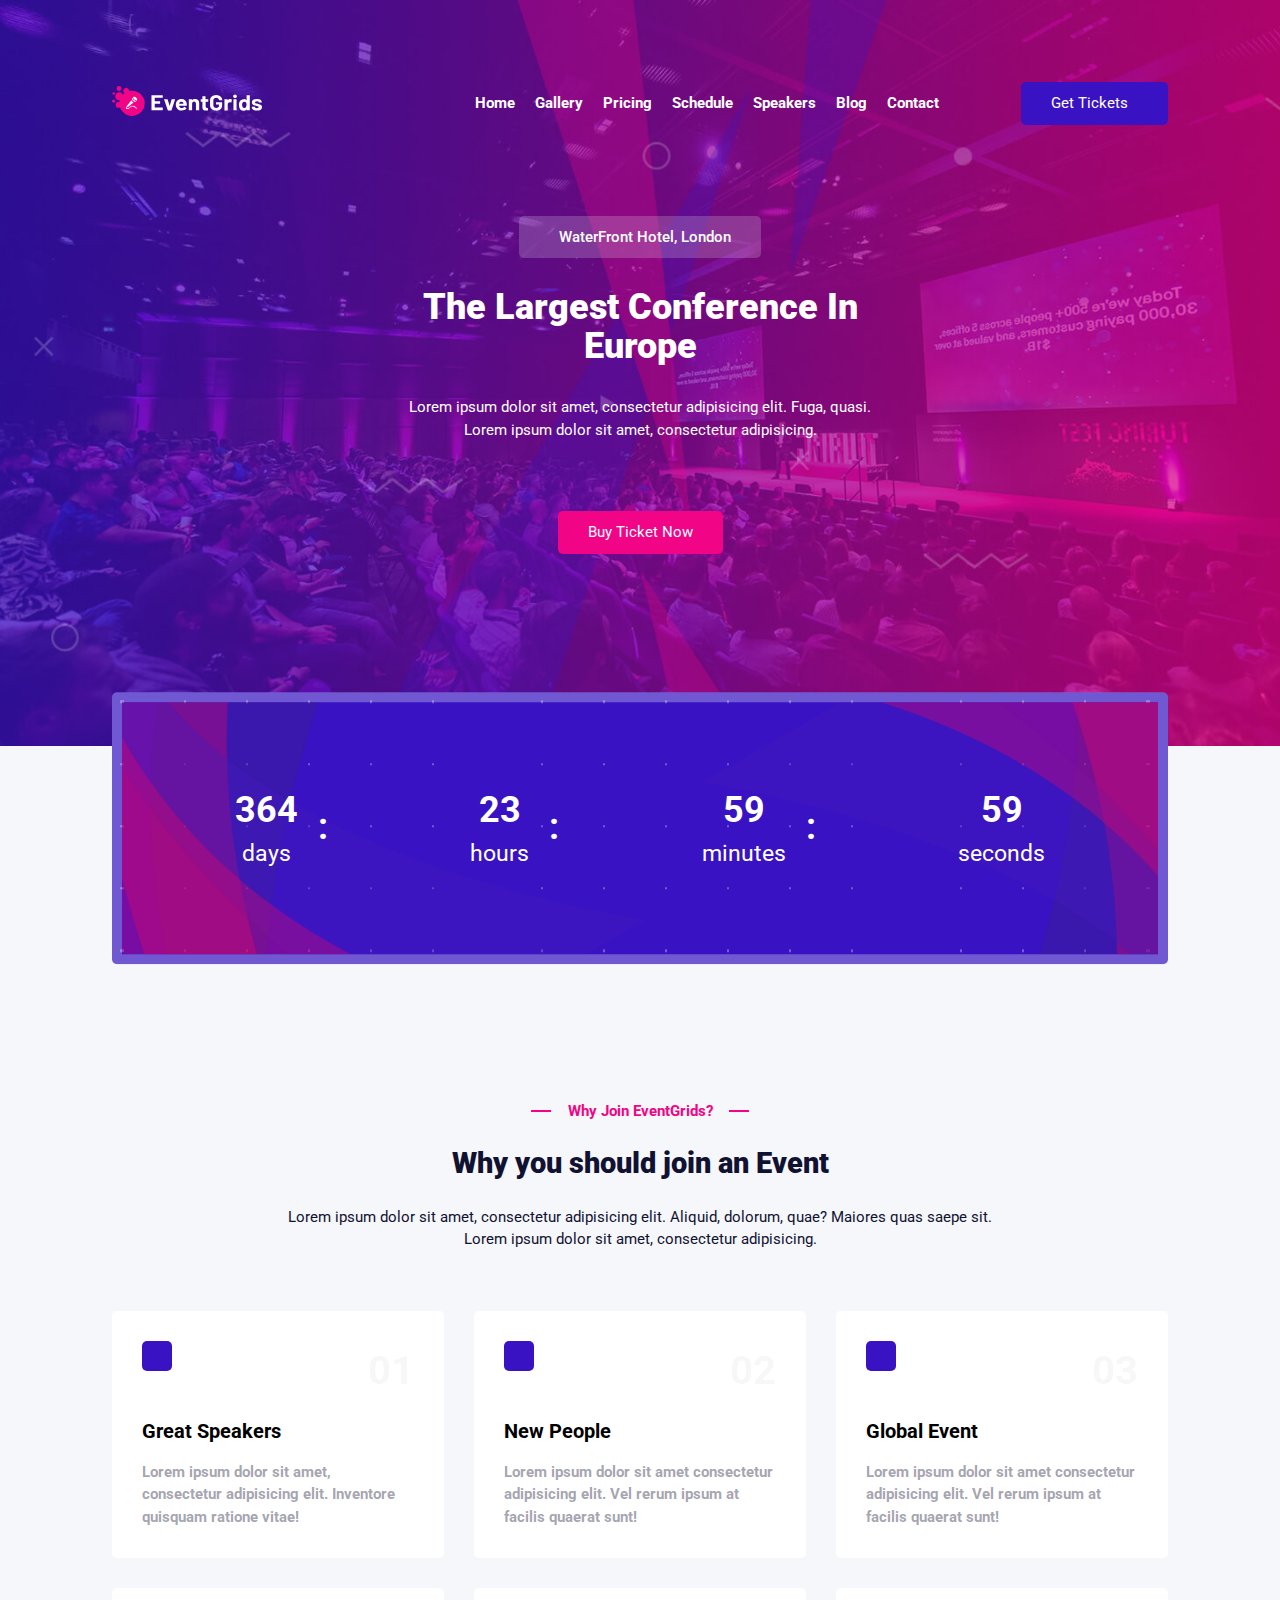
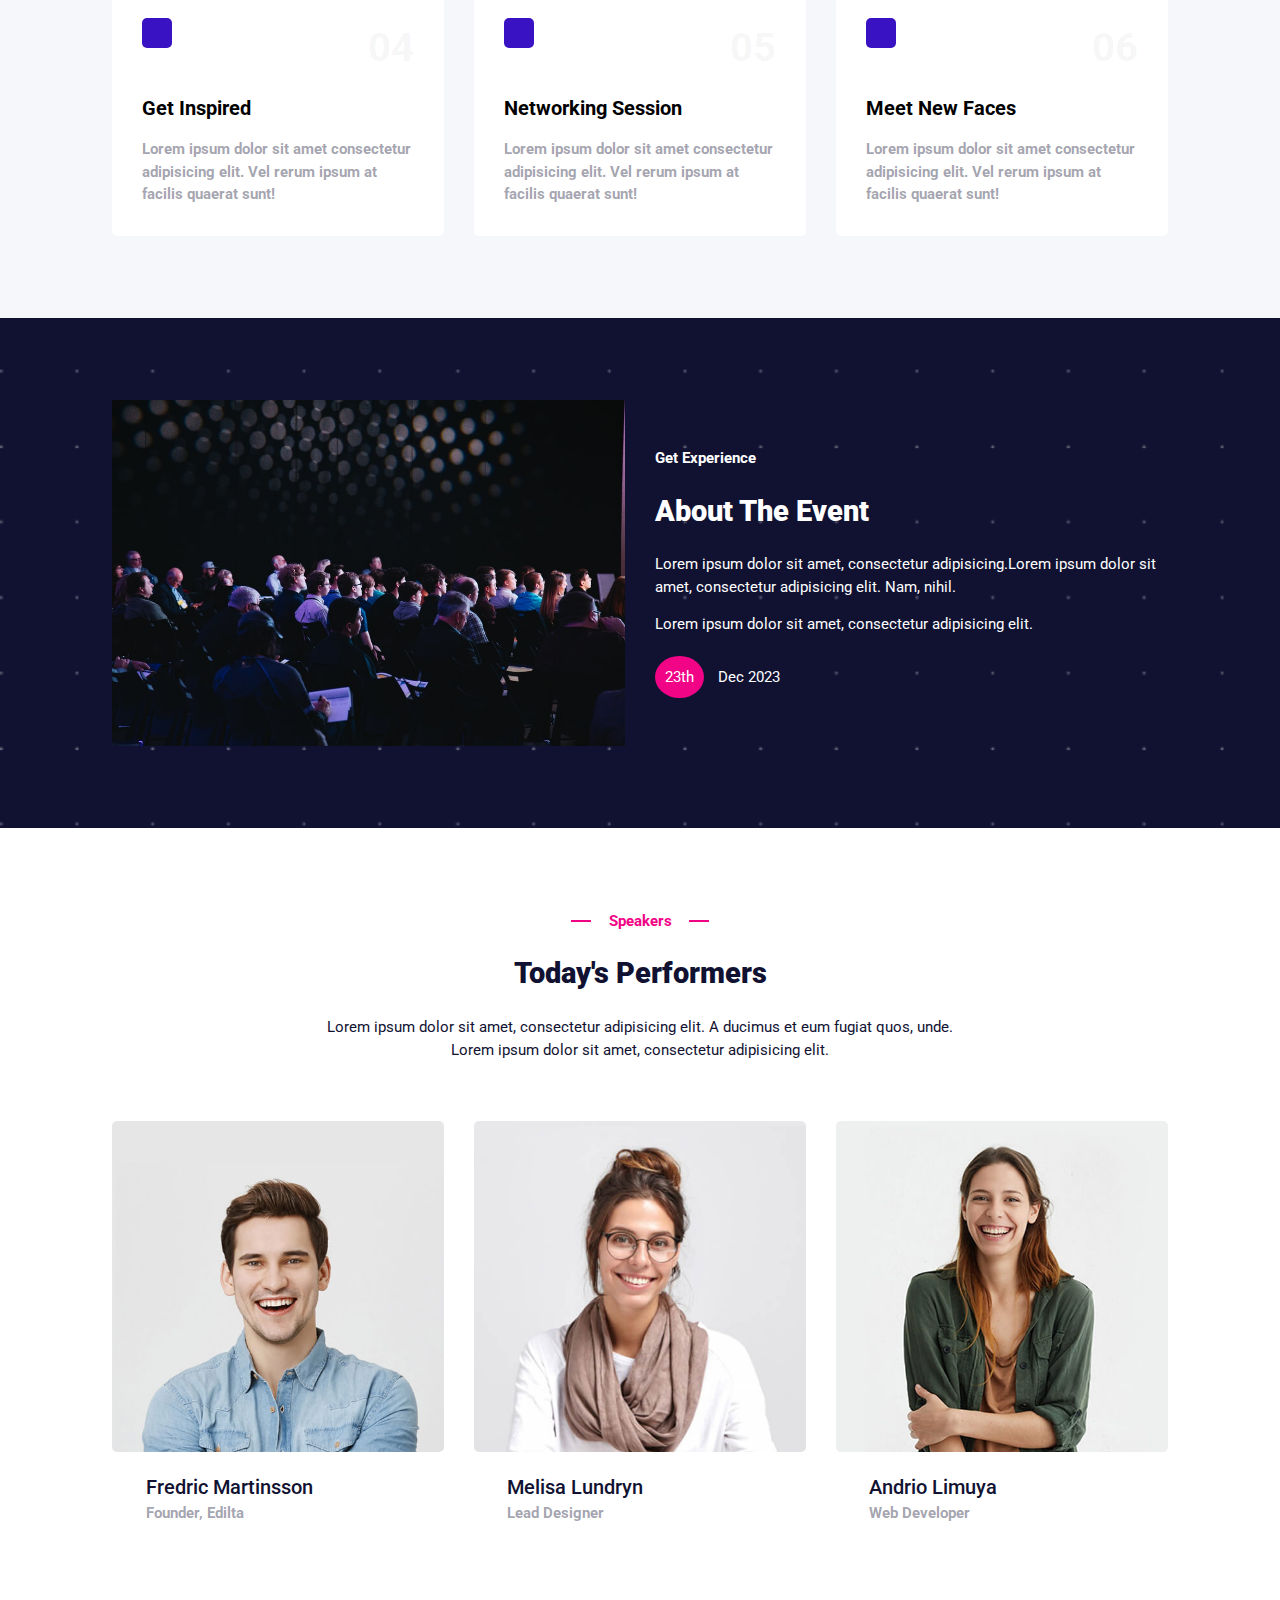
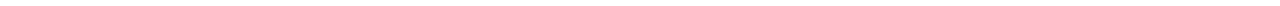
==== index.html @ f7543254 "speakers section responsive view done" ====
<!doctype html>
<html lang="en">
<head>
    <meta charset="UTF-8">
    <meta name="viewport"
          content="width=device-width, user-scalable=no, initial-scale=1.0, maximum-scale=1.0, minimum-scale=1.0">
    <meta http-equiv="X-UA-Compatible" content="ie=edge">

    <link rel="shortcut icon" type="image/x-icon" href="images/favicon.svg">

    <link rel="stylesheet" href="https://cdnjs.cloudflare.com/ajax/libs/font-awesome/6.2.0/css/all.min.css"
          integrity="sha512-xh6O/CkQoPOWDdYTDqeRdPCVd1SpvCA9XXcUnZS2FmJNp1coAFzvtCN9BmamE+4aHK8yyUHUSCcJHgXloTyT2A=="
          crossorigin="anonymous" referrerpolicy="no-referrer"/>

    <link rel="preconnect" href="https://fonts.googleapis.com">
    <link rel="preconnect" href="https://fonts.gstatic.com" crossorigin>
    <link href="https://fonts.googleapis.com/css2?family=Roboto:wght@100;300;400;500;700;900&display=swap"
          rel="stylesheet">
    <link rel="stylesheet" href="scss/main-style.css">
    <title>EventsGrids - Book Your Next Event</title>
</head>
<body>
<main class="container">

    <header class="header overall-layout padd sec-flex">
        <nav class="header__nav">
            <a href="#" class="header__nav--logo">
                <img src="./images/header/logo.svg" alt="logo">
            </a>

            <div class="header__nav--hamburger">
                <div class="line-1"></div>
                <div class="line-2"></div>
            </div>

            <ul class="header__nav--links">
                <a href="#" class="header__nav--links__link">Home</a>
                <a href="templates/gallery.html" target="_blank" class="header__nav--links__link">Gallery</a>
                <a href="templates/pricing.html" target="_blank" class="header__nav--links__link">Pricing</a>
                <a href="templates/schedule.html" target="_blank" class="header__nav--links__link">Schedule</a>
                <a href="templates/speakers.html" target="_blank" class="header__nav--links__link">Speakers</a>
                <a href="templates/blog.html" target="_blank" class="header__nav--links__link">Blog</a>
                <a href="templates/contact.html" target="_blank" class="header__nav--links__link">Contact</a>
            </ul>

            <a href="templates/pricing.html" class="header__nav--cta sec-link">Get Tickets <i
                    class="fa-solid fa-ticket"></i></a>
        </nav>

        <section class="header__hero">
            <p class="header__hero--location">
                <i class="fa-solid fa-location-dot"></i>
                WaterFront Hotel, London
            </p>

            <h1 class="header__hero--title">
                The Largest Conference In <span>Europe</span>
            </h1>

            <p class="header__hero--para sec-para">Lorem ipsum dolor sit amet, consectetur adipisicing elit. Fuga,
                quasi.
                <span>Lorem ipsum dolor sit amet, consectetur adipisicing.</span></p>
            <a href="templates/pricing.html" class="header__hero--tickets-link sec-link">Buy Ticket Now</a>
        </section>
    </header>

    <section class="countdown overall-layout padd">
        <div class="countdown__content padd">

            <div class="countdown__content--day">
                <div>
                    <p>364</p>
                    <p>days</p>
                </div>
                <p>:</p>
            </div>

            <div class="countdown__content--hour">
                <div>
                    <p>23</p>
                    <p>hours</p>
                </div>
                <p>:</p>
            </div>

            <div class="countdown__content--minute">
                <div>
                    <p>59</p>
                    <p>minutes</p>
                </div>
                <p>:</p>
            </div>

            <div class="countdown__content--second">
                <div>
                    <p>59</p>
                    <p>seconds</p>
                </div>
            </div>

        </div>
    </section>

    <section class="features overall-layout padd sec-flex">
        <h6 class="features__mini-title sec-mini-title">Why Join EventGrids?</h6>
        <h2 class="features__title sec-title">Why you should join an Event</h2>
        <p class="features__para sec-para">Lorem ipsum dolor sit amet, consectetur adipisicing elit. Aliquid, dolorum,
            quae? Maiores quas saepe sit. <span>Lorem ipsum dolor sit amet, consectetur adipisicing.</span></p>

        <div class="features__container responsive-grid">

            <div class="features__container--feature">
                <i class="fa-solid fa-microphone features__container--feature__icon"></i>
                <h3 class="features__container--feature__number">01</h3>
                <h4 class="features__container--feature__title">Great Speakers</h4>
                <p class="features__container--feature__desc sec-sub-para">Lorem ipsum dolor sit amet, consectetur
                    adipisicing elit. Inventore quisquam ratione vitae!</p>
            </div>

            <div class="features__container--feature">
                <i
                        class="fa-solid fa-user-group features__container--feature__icon"
                ></i>

                <h3 class="features__container--feature__number">02</h3>

                <h4 class="features__container--feature__title">New People</h4>

                <p class="features__container--feature__desc sec-sub-para">
                    Lorem ipsum dolor sit amet consectetur adipisicing elit. Vel rerum
                    ipsum at facilis quaerat sunt!
                </p>
            </div>

            <div class="features__container--feature">
                <i
                        class="fa-solid fa-calendar-check features__container--feature__icon"
                ></i>

                <h3 class="features__container--feature__number">03</h3>

                <h4 class="features__container--feature__title">Global Event</h4>

                <p class="features__container--feature__desc sec-sub-para">
                    Lorem ipsum dolor sit amet consectetur adipisicing elit. Vel rerum
                    ipsum at facilis quaerat sunt!
                </p>
            </div>

            <div class="features__container--feature">
                <i
                        class="fa-solid fa-lightbulb features__container--feature__icon"
                ></i>

                <h3 class="features__container--feature__number">04</h3>

                <h4 class="features__container--feature__title">Get Inspired</h4>

                <p class="features__container--feature__desc sec-sub-para">
                    Lorem ipsum dolor sit amet consectetur adipisicing elit. Vel rerum
                    ipsum at facilis quaerat sunt!
                </p>
            </div>

            <div class="features__container--feature">
                <i
                        class="fa-solid fa-people-group features__container--feature__icon"
                ></i>

                <h3 class="features__container--feature__number">05</h3>

                <h4 class="features__container--feature__title">
                    Networking Session
                </h4>

                <p class="features__container--feature__desc sec-sub-para">
                    Lorem ipsum dolor sit amet consectetur adipisicing elit. Vel rerum
                    ipsum at facilis quaerat sunt!
                </p>
            </div>

            <div class="features__container--feature">
                <i
                        class="fa-solid fa-face-smile features__container--feature__icon"
                ></i>

                <h3 class="features__container--feature__number">06</h3>

                <h4 class="features__container--feature__title">Meet New Faces</h4>

                <p class="features__container--feature__desc sec-sub-para">
                    Lorem ipsum dolor sit amet consectetur adipisicing elit. Vel rerum
                    ipsum at facilis quaerat sunt!
                </p>
            </div>

        </div>
    </section>

    <section class="about overall-layout padd">
        <figure class="about__img">
            <img src="images/about/about-image.jpg" alt="Event" loading="lazy">
        </figure>

        <div class="about__content">
            <h6 class="about__content--mini-title sec-mini-title">Get Experience</h6>
            <h2 class="about__content--title sec-title">about the event</h2>
            <p class="about__content--para sec-para">Lorem ipsum dolor sit amet, consectetur adipisicing.Lorem ipsum
                dolor sit amet, consectetur adipisicing elit. Nam,
                nihil. <span>Lorem ipsum dolor sit amet, consectetur adipisicing elit.</span></p>
            <p class="about__content--date sec-para">
                <span>23th</span> Dec 2023
            </p>
        </div>
    </section>

    <section class="speakers overall-layout padd sec-flex">
        <h6 class="speakers__mini-title sec-mini-title">Speakers</h6>
        <h2 class="speakers__title sec-title">Today's Performers</h2>
        <p class="speakers__desc sec-para">Lorem ipsum dolor sit amet, consectetur adipisicing elit. A ducimus et eum
            fugiat quos, unde.
            <span>Lorem ipsum dolor sit amet, consectetur adipisicing elit.</span>
        </p>

        <div class="speakers__container responsive-grid">

            <div class="speakers__container--speaker">
                <figure class="speakers__container--speaker__img">
                    <img src="images/speakers/speaker-1.jpg" alt="Event performer" loading="lazy">
                </figure>

                <h3 class="speakers__container--speaker__name sec-sub-title">Fredric Martinsson</h3>
                <hp class="speakers__container--speaker__role sec-sub-para">Founder, Edilta</hp>

                <div class="speakers__container--speaker__social">
                    <i class="fa-brands fa-facebook-f"></i>
                    <i class="fa-brands fa-twitter"></i>
                    <i class="fa-brands fa-linkedin-in"></i>
                    <i class="fa-brands fa-instagram"></i>
                </div>
            </div>

            <div class="speakers__container--speaker">
                <figure class="speakers__container--speaker__img">
                    <img
                            loading="lazy"
                            src="images/speakers/speaker-2.jpg"
                            alt="Event Performer"
                    />
                </figure>

                <h3 class="speakers__container--speaker__name sec-sub-title">
                    Melisa Lundryn
                </h3>
                <p class="speakers__container--speaker__role sec-sub-para">
                    Lead Designer
                </p>

                <div class="speakers__container--speaker__social">
                    <i class="fa-brands fa-facebook-f"></i>
                    <i class="fa-brands fa-twitter"></i>
                    <i class="fa-brands fa-linkedin-in"></i>
                    <i class="fa-brands fa-instagram"></i>
                </div>
            </div>

            <div class="speakers__container--speaker">
                <figure class="speakers__container--speaker__img">
                    <img
                            loading="lazy"
                            src="images/speakers/speaker-3.jpg"
                            alt="Event Performer"
                    />
                </figure>

                <h3 class="speakers__container--speaker__name sec-sub-title">
                    Andrio Limuya
                </h3>
                <p class="speakers__container--speaker__role sec-sub-para">
                    Web Developer
                </p>

                <div class="speakers__container--speaker__social">
                    <i class="fa-brands fa-facebook-f"></i>
                    <i class="fa-brands fa-twitter"></i>
                    <i class="fa-brands fa-linkedin-in"></i>
                    <i class="fa-brands fa-instagram"></i>
                </div>
            </div>
        </div>
    </section>


</main>
<script src="js/app.js"></script>
</body>
</html>
---- scss/main-style.css ----
*,
*::before,
*::after {
  margin: 0;
  padding: 0;
  box-sizing: border-box;
}

:root {
  font-size: 62.5%;
}

body {
  font-family: "Roboto", sans-serif;
  line-height: 1.5;
}

a,
input[type=submit] {
  text-decoration: none;
  border-radius: 0.5rem;
  transition: all 0.2s ease-in-out;
}

li {
  list-style: none;
}

img {
  height: 100%;
  width: 100%;
  object-fit: cover;
}

input, fieldset, textarea {
  border: none;
  background: none;
  outline: none;
  border-radius: 0.5rem;
}

.container {
  display: grid;
  grid-template-columns: [container-start] repeat(12, minmax(min-content, 12.5rem)) [container-end];
  justify-content: center;
}

.overall-layout {
  grid-column: container-start/container-end;
}

.sec-flex {
  display: flex;
  flex-direction: column;
  align-items: center;
  gap: 2rem;
}

.padd {
  padding: calc(1rem + 8vh) calc(1rem + 8vw);
}

.sec-link,
input[type=submit] {
  color: hsl(0deg, 0%, 100%);
  font-size: 1.5rem;
  padding: 1rem 3rem;
}

.sec-para {
  font-size: 1.5rem;
  color: hsl(238deg, 50%, 13%);
  text-align: center;
  margin-bottom: 4rem;
}
.sec-para span {
  display: block;
}

.sec-mini-title {
  font-size: 1.5rem;
  color: hsl(327deg, 97%, 48%);
  position: relative;
  display: inline-block;
}
.sec-mini-title::before, .sec-mini-title::after {
  content: "";
  position: absolute;
  top: 50%;
  height: 0.2rem;
  width: 2rem;
  transform: translateY(-50%);
  background-color: hsl(327deg, 97%, 48%);
}
.sec-mini-title::before {
  left: -60%;
}
.sec-mini-title::after {
  right: -60%;
}

.sec-title {
  font-size: calc(1rem + 1.5vw);
  font-weight: 900;
  color: hsl(238deg, 50%, 13%);
  text-align: center;
}

.sec-sub-para {
  font-size: 1.5rem;
  font-weight: 700;
  color: rgba(17, 18, 50, 0.4);
}

.responsive-grid {
  width: 100%;
  display: grid;
  grid-template-columns: repeat(auto-fit, minmax(30rem, 1fr));
  gap: 3rem;
}

.sec-sub-title {
  font-size: 2rem;
  font-weight: 500;
  transition: all 0.25s ease-in-out;
  color: hsl(327deg, 97%, 48%);
}
@media (hover) {
  .sec-sub-title {
    color: hsl(238deg, 50%, 13%);
  }
  .sec-sub-title:hover {
    color: hsl(327deg, 97%, 48%);
  }
}

.header {
  background-image: url("../images/hero/hero-bg.jpg");
  background-size: cover;
  padding-bottom: calc(2rem + 12vh + 1rem + 6vh);
  gap: calc(4rem + 4vw);
}
.header__nav {
  width: 100%;
  display: flex;
  justify-content: space-between;
  align-items: center;
  flex-wrap: wrap;
  gap: 2rem;
}
.header__nav--logo {
  width: 20rem;
}
.header__nav--logo img {
  height: 75%;
  width: 75%;
}
.header__nav--links {
  display: flex;
  justify-content: center;
  gap: 2rem;
}
.header__nav--links__link {
  color: hsl(0deg, 0%, 100%);
  font-size: 1.5rem;
  font-weight: 700;
}
.header__nav--cta {
  background-color: hsl(253deg, 82%, 42%);
  display: flex;
  align-items: center;
  justify-content: center;
  column-gap: 1rem;
}
.header__nav--cta:hover {
  background-color: hsl(327deg, 97%, 48%);
}
.header__hero {
  display: grid;
  justify-items: center;
  gap: 3rem;
  text-align: center;
  color: hsl(0deg, 0%, 100%);
}
.header__hero--location {
  font-size: 1.5rem;
  font-weight: 500;
  background-color: rgba(245, 247, 250, 0.2);
  padding: 1rem 3rem;
  border-radius: 0.5rem;
  display: flex;
  align-items: center;
  column-gap: 1rem;
}
.header__hero--title {
  font-size: calc(1rem + 2vw);
  font-weight: 900;
  line-height: 1.1;
}
.header__hero--title span {
  display: block;
}
.header__hero--para {
  color: hsl(0deg, 0%, 100%);
}
.header__hero--tickets-link {
  background-color: hsl(327deg, 97%, 48%);
}
.header__hero--tickets-link:hover {
  background-color: hsl(253deg, 82%, 42%);
}

.countdown {
  background-color: hsl(216deg, 33%, 97%);
  padding-bottom: 0;
}
.countdown__content {
  background-image: url("../images/countdown/bg.png");
  background-color: hsl(253deg, 82%, 42%);
  border: 1rem solid rgba(245, 247, 250, 0.3);
  border-radius: 0.5rem;
  transform: translateY(-50%);
  display: flex;
  justify-content: space-between;
  align-items: center;
  gap: 2rem;
  position: relative;
}
.countdown__content::before, .countdown__content::after {
  content: "";
  position: absolute;
  top: 0;
  height: 100%;
  width: 100%;
  background-size: cover;
}
.countdown__content::before {
  left: 0;
  background-image: url("../images/countdown/left-shape.png");
}
.countdown__content::after {
  right: 0;
  background-image: url("../images/countdown/right-shape.png");
}
.countdown__content--day, .countdown__content--hour, .countdown__content--minute, .countdown__content--second {
  display: flex;
  align-items: center;
  gap: 2rem;
  z-index: 1;
}
.countdown__content--day div, .countdown__content--hour div, .countdown__content--minute div, .countdown__content--second div {
  display: flex;
  flex-direction: column;
  align-items: center;
}
.countdown__content--day div p:first-child, .countdown__content--hour div p:first-child, .countdown__content--minute div p:first-child, .countdown__content--second div p:first-child {
  font-size: calc(1rem + 2vw);
  color: hsl(0deg, 0%, 100%);
  font-weight: 700;
}
.countdown__content--day div p:last-child, .countdown__content--hour div p:last-child, .countdown__content--minute div p:last-child, .countdown__content--second div p:last-child {
  font-size: calc(1rem + 1vw);
  color: hsl(0deg, 0%, 100%);
  font-weight: 400;
}
.countdown__content--day p, .countdown__content--hour p, .countdown__content--minute p, .countdown__content--second p {
  font-size: calc(1rem + 2vw);
  color: hsl(0deg, 0%, 100%);
  font-weight: 700;
}

.features {
  background-color: hsl(216deg, 33%, 97%);
  padding-top: 0;
}
.features__mini-title::before {
  left: -25%;
}
.features__mini-title::after {
  right: -25%;
}
.features__container--feature {
  display: grid;
  grid-template-columns: repeat(4, 1fr);
  grid-template-rows: repeat(3, min-content);
  place-items: start;
  gap: 1.5rem;
  background-color: hsl(0deg, 0%, 100%);
  border-radius: 0.5rem;
  padding: 3rem 3rem;
  position: relative;
  overflow: hidden;
}
.features__container--feature__icon {
  grid-column: 1/2;
  grid-row: 1/2;
  font-size: 2.5rem;
  padding: 1.5rem 1.5rem;
  color: hsl(0deg, 0%, 100%);
  background-color: hsl(253deg, 82%, 42%);
  border-radius: 0.5rem;
  transition: all 0.25s ease-in-out;
}
.features__container--feature__number {
  grid-column: 4/5;
  grid-row: 1/2;
  justify-self: end;
  font-size: 4rem;
  color: rgba(17, 18, 50, 0.05);
}
.features__container--feature__title {
  grid-column: 1/-1;
  grid-row: 2/3;
  font-size: 2rem;
}
.features__container--feature__desc {
  grid-column: 1/-1;
  grid-row: 3/4;
}
.features__container--feature::before, .features__container--feature::after {
  content: "";
  position: absolute;
  height: 30%;
  width: 2rem;
  background-repeat: no-repeat;
  transition: all 0.25s ease-in-out;
}
.features__container--feature::before {
  top: 0;
  left: 0;
  background-image: url("../images/features/dots-blue.svg");
}
.features__container--feature::after {
  bottom: 0;
  right: 0;
  background-image: url("../images/features/dots-pink.svg");
}
@media (hover) {
  .features__container--feature::before {
    left: -3rem;
  }
  .features__container--feature::after {
    right: -3rem;
  }
  .features__container--feature:hover::before {
    left: 0;
  }
  .features__container--feature:hover::after {
    right: 0;
  }
}

.about {
  display: flex;
  align-items: center;
  gap: 3rem;
  background-image: url("../images/about/about-bg.png");
  background-color: hsl(238deg, 50%, 13%);
  background-repeat: no-repeat;
  background-size: cover;
}
.about__img {
  flex-basis: 50%;
  height: 100%;
}
.about__content {
  flex-basis: 50%;
  display: flex;
  flex-direction: column;
  align-items: flex-start;
  gap: 2rem;
}
.about__content--mini-title {
  color: hsl(0deg, 0%, 100%);
}
.about__content--mini-title::before, .about__content--mini-title::after {
  display: none;
}
.about__content--title {
  text-transform: capitalize;
}
.about__content--title, .about__content--para, .about__content--date {
  color: hsl(0deg, 0%, 100%);
}
.about__content--para {
  text-align: left;
  margin-bottom: 0;
}
.about__content--para span {
  margin-top: 1.5rem;
}
.about__content--date {
  margin-bottom: 0;
}
.about__content--date span {
  display: inline-block;
  margin-right: 1rem;
  padding: 1rem;
  background-color: hsl(327deg, 97%, 48%);
  border-radius: 50%;
}

.speakers__container--speaker {
  display: grid;
  grid-template-columns: repeat(10, 1fr);
  grid-template-rows: repeat(9, min-content) 2rem repeat(2, min-content);
  position: relative;
  overflow: hidden;
}
.speakers__container--speaker__img {
  grid-column: 1/-1;
  grid-row: 1/10;
}
.speakers__container--speaker__img img {
  border-radius: 0.5rem;
}
.speakers__container--speaker__name {
  grid-column: 2/-1;
  grid-row: 11/12;
}
.speakers__container--speaker__role {
  grid-column: 2/-1;
  grid-row: 12/13;
}
.speakers__container--speaker__social {
  position: absolute;
  top: 70%;
  left: 50%;
  transform: translateX(-50%);
  transition: all 0.5s ease-in-out;
  display: flex;
  column-gap: 1rem;
}
.speakers__container--speaker__social i {
  font-size: 2rem;
  color: hsl(0deg, 0%, 100%);
  padding: 1rem;
  border-radius: 0.5rem;
  opacity: 0.7;
  cursor: pointer;
}
.speakers__container--speaker__social i:first-child {
  background-color: hsl(221deg, 44%, 42%);
}
.speakers__container--speaker__social i:nth-child(2) {
  background-color: hsl(206deg, 82%, 63%);
}
.speakers__container--speaker__social i:nth-child(3) {
  background-color: hsl(201deg, 100%, 35%);
}
.speakers__container--speaker__social i:last-child {
  background-color: hsl(329deg, 100%, 50%);
}
@media (hover) {
  .speakers__container--speaker__social {
    left: -10rem;
    opacity: 0;
  }
  .speakers__container--speaker:hover .speakers__container--speaker__social {
    left: 50%;
    opacity: 1;
  }
}

@media screen and (max-width: 1100px) {
  .header__nav--links {
    flex-basis: 100%;
    order: 3;
  }
  .header__hero {
    gap: 2rem;
  }
  .header__hero--title {
    font-size: 3.5rem;
  }
}
@media screen and (max-width: 600px) {
  .padd {
    padding: calc(1rem + 4vh) calc(1rem + 2vw);
  }
  .responsive-grid {
    grid-template-columns: repeat(auto-fit, minmax(25rem, 1fr));
    gap: 1.5rem;
  }
  .header__nav {
    flex-direction: column;
    align-items: flex-start;
  }
  .header__nav--logo {
    align-self: stretch;
  }
  .header__nav--cta {
    align-self: center;
  }
  .header__nav--links {
    flex-direction: column;
    position: fixed;
    top: 0;
    left: 0;
    height: 100vh;
    background-image: linear-gradient(45deg, hsla(253deg, 82%, 42%, 0.9), hsla(327deg, 97%, 48%, 0.7));
    padding: calc(2rem + 12vh) calc(2rem + 12vw);
    transform: translateX(-100rem) rotate(-0.5turn);
    transition: all 0.8s ease-in-out;
    z-index: 10;
  }
  .header__nav .display-nav {
    transform: translateX(0) rotate(0);
  }
  .header__nav--hamburger {
    position: fixed;
    top: 2.8rem;
    right: 3rem;
    height: 4rem;
    width: 7rem;
    cursor: pointer;
    display: flex;
    flex-direction: column;
    justify-content: center;
    row-gap: 0.5rem;
    padding: 0 1rem;
    background-image: linear-gradient(45deg, hsla(253deg, 82%, 42%, 0.9), hsla(327deg, 97%, 48%, 0.7));
    border-radius: 0.5rem;
    z-index: 11;
  }
  .header__nav--hamburger .line-1,
.header__nav--hamburger .line-2 {
    height: 0.2rem;
    background-color: hsl(216deg, 33%, 97%);
    transition: all 0.3s ease-in-out;
  }
  .header__nav--hamburger .line-1 {
    width: 70%;
    align-self: flex-end;
  }
  .header__nav--hamburger .line-2 {
    width: 100%;
    align-self: center;
  }
  .header__nav--hamburger .line-1-toggled {
    transform: rotate(45deg) translateX(-0.5rem) translateY(1rem);
    width: 50%;
  }
  .header__nav--hamburger .line-2-toggled {
    transform: rotate(-45deg) translateX(0.4rem) translateY(-0.2rem);
    width: 50%;
  }
  .header__hero--location {
    font-size: 1rem;
  }
  .countdown {
    padding: 0;
  }
  .countdown__content {
    flex-direction: column;
    transform: translateY(0);
    border-left: none;
    border-right: none;
    border-radius: 0;
  }
  .countdown__content::before, .countdown__content::after {
    width: 50%;
  }
  .countdown__content::after {
    background-position: right center;
  }
  .countdown__content--day, .countdown__content--hour, .countdown__content--minute, .countdown__content--second {
    flex-direction: column;
  }
  .countdown__content--day div p:first-child, .countdown__content--hour div p:first-child, .countdown__content--minute div p:first-child, .countdown__content--second div p:first-child {
    font-size: calc(2rem + 2.5vw);
  }
  .about {
    flex-direction: column-reverse;
    justify-content: flex-end;
  }
  .about__img, .about__content {
    flex-basis: auto;
    height: auto;
  }
}

/*# sourceMappingURL=main-style.css.map */
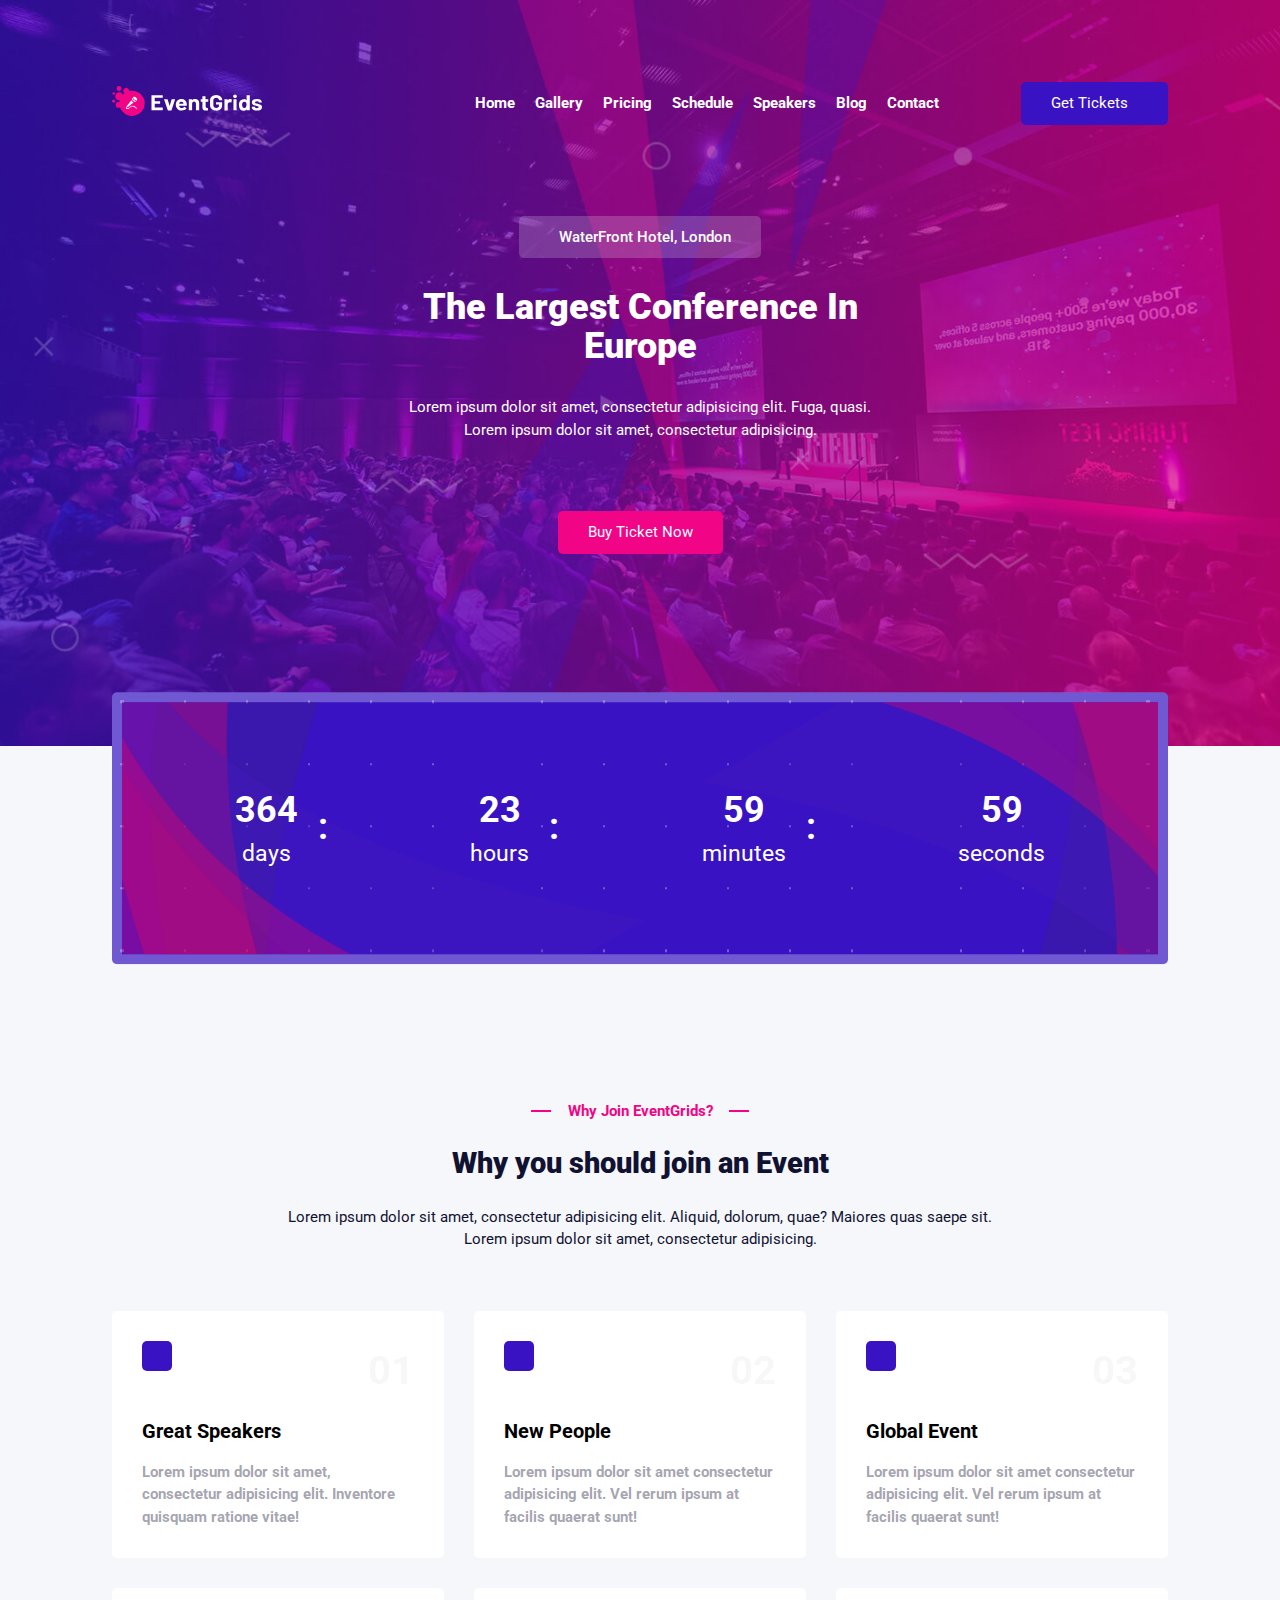
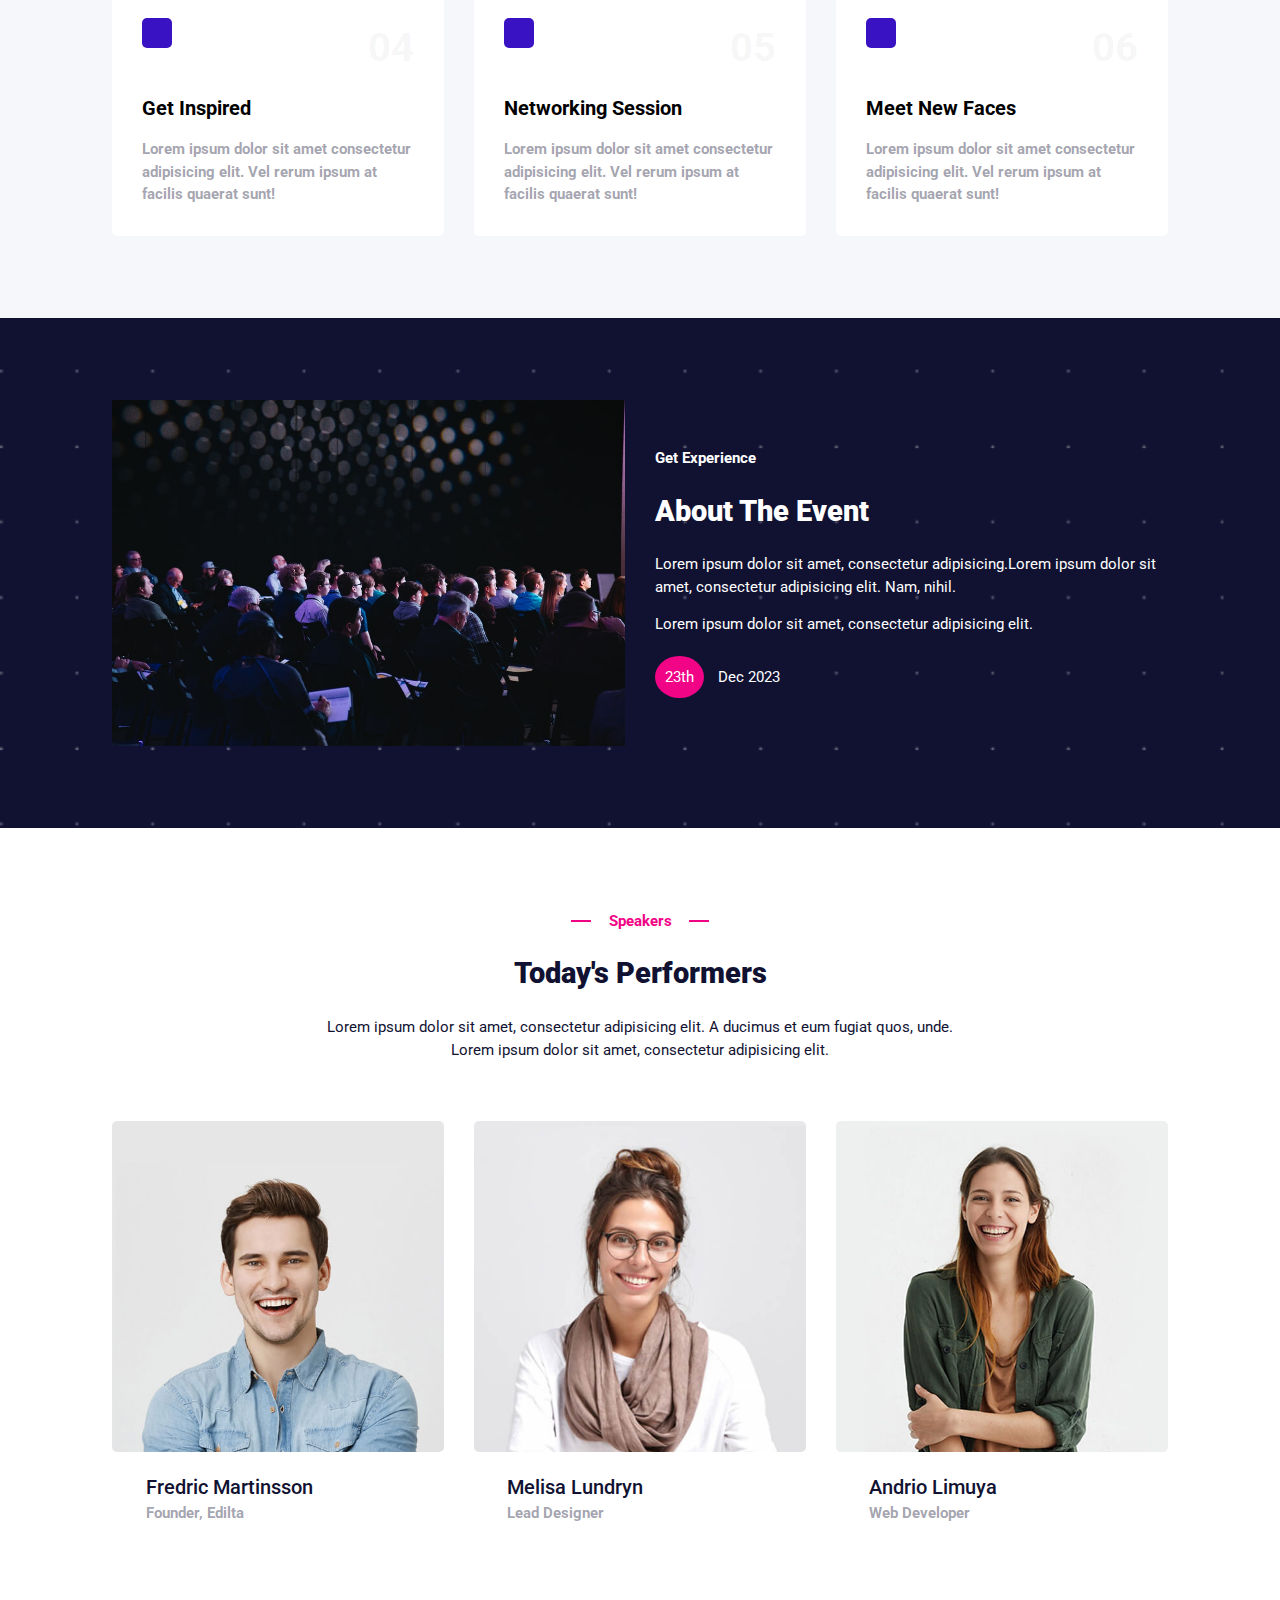
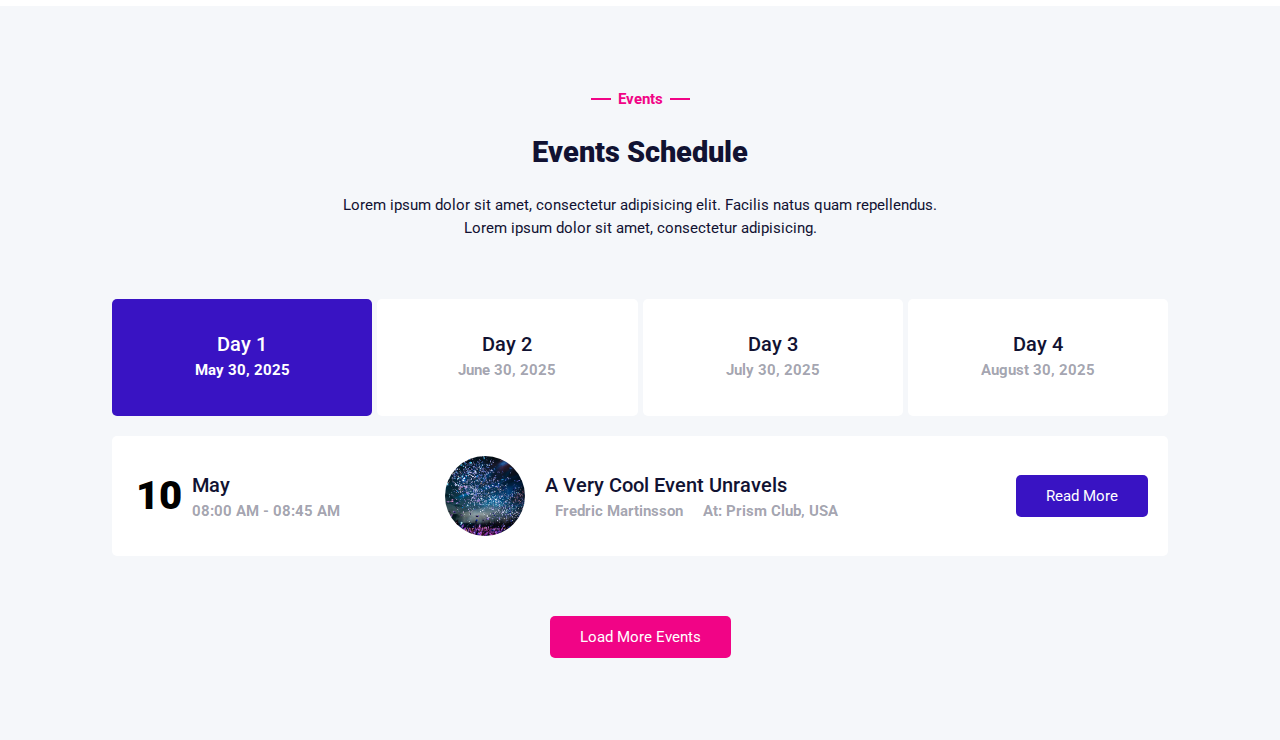
==== commit 85f2e71a: "events section desktop view done" ====
--- a/index.html
+++ b/index.html
@@ -290,6 +290,69 @@
         </div>
     </section>
 
+    <section class="events overall-layout padd sec-flex">
+        <h6 class="events__mini-title sec-mini-title">Events</h6>
+        <h2 class="events__title sec-title">Events Schedule</h2>
+        <p class="events__desc sec-para">Lorem ipsum dolor sit amet, consectetur adipisicing elit. Facilis natus quam
+            repellendus. <span>Lorem ipsum dolor sit amet, consectetur adipisicing.</span></p>
+
+        <div class="events__days">
+            <div class="events__days--day current">
+                <p class="sec-sub-title">Day 1</p>
+                <p class="sec-sub-para">May 30, 2025</p>
+            </div>
+
+            <div class="events__days--day">
+                <p class="sec-sub-title">Day 2</p>
+                <p class="sec-sub-para">June 30, 2025</p>
+            </div>
+
+            <div class="events__days--day">
+                <p class="sec-sub-title">Day 3</p>
+                <p class="sec-sub-para">July 30, 2025</p>
+            </div>
+
+            <div class="events__days--day">
+                <p class="sec-sub-title">Day 4</p>
+                <p class="sec-sub-para">August 30, 2025</p>
+            </div>
+        </div>
+
+        <div class="events__timing">
+            <div class="events__timing--event">
+                <div class="events__timing--event__date-time">
+                    <p>10</p>
+
+                    <div class="">
+                        <p class="sec-sub-title">May</p>
+                        <p class="sec-sub-para">08:00 AM - 08:45 AM</p>
+                    </div>
+                </div>
+
+                <div class="events__timing--event__desc">
+                    <figure>
+                        <img src="images/events/event-1.jpg" alt="event" loading="lazy">
+                    </figure>
+
+                    <div class="">
+                        <p class="sec-sub-title">A Very Cool Event Unravels</p>
+
+                        <p>
+                            <i class="fa-solid fa-user"></i>
+                            <span class="sec-sub-para">Fredric Martinsson</span>
+                            <i class="fa-solid fa-location-dot"></i>
+                            <span class="sec-sub-para">At: Prism Club, USA</span>
+                        </p>
+                    </div>
+                </div>
+
+                <a href="#" class="events__timing--event__link sec-link">Read More</a>
+            </div>
+        </div>
+
+        <a href="#" class="events__more-events sec-link">Load More Events</a>
+    </section>
+
 
 </main>
 <script src="js/app.js"></script>
--- a/scss/main-style.css
+++ b/scss/main-style.css
@@ -460,6 +460,103 @@
     left: 50%;
     opacity: 1;
   }
+}
+
+.events {
+  background-color: hsl(216deg, 33%, 97%);
+}
+.events__days {
+  width: 100%;
+  display: grid;
+  grid-template-columns: repeat(auto-fit, minmax(15rem, 1fr));
+  gap: 0.5rem;
+}
+.events__days--day {
+  padding: 3rem 2rem;
+  background-color: hsl(0deg, 0%, 100%);
+  border-radius: 0.5rem;
+  transition: all 0.25s ease-in-out;
+  border-bottom: 4px solid transparent;
+}
+.events__days--day:hover:not(.events__days--day.current) {
+  border-bottom: 4px solid hsl(327deg, 97%, 48%);
+}
+.events__days--day:not(.events__days--day.current) {
+  cursor: pointer;
+}
+.events__days--day p {
+  text-align: center;
+}
+.events__days--day.current {
+  background-color: hsl(253deg, 82%, 42%);
+}
+.events__days--day.current p {
+  color: hsl(0deg, 0%, 100%);
+}
+.events__timing {
+  width: 100%;
+  display: grid;
+  grid-template-columns: 1fr;
+  grid-auto-rows: min-content;
+  gap: 2rem;
+}
+.events__timing--event {
+  padding: 2rem 2rem;
+  background-color: hsl(0deg, 0%, 100%);
+  border-radius: 0.5rem;
+  transition: all 0.25s ease-in-out;
+  border-left: 4px solid transparent;
+  display: grid;
+  grid-template-columns: 1fr 2fr 1fr;
+  justify-content: space-between;
+  gap: 2rem;
+}
+.events__timing--event:hover {
+  border-left-color: hsl(327deg, 97%, 48%);
+}
+.events__timing--event__date-time {
+  display: flex;
+  align-items: center;
+  column-gap: 1rem;
+}
+.events__timing--event__date-time > p {
+  font-size: 4rem;
+  font-weight: 900;
+}
+.events__timing--event__desc {
+  justify-self: center;
+  display: flex;
+  align-items: center;
+  gap: 2rem;
+}
+.events__timing--event__desc figure {
+  height: 8rem;
+  width: 8rem;
+}
+.events__timing--event__desc figure img {
+  border-radius: 50%;
+}
+.events__timing--event__desc div p:last-of-type {
+  display: flex;
+  align-items: center;
+  gap: 1rem;
+}
+.events__timing--event__desc div p:last-of-type i {
+  color: hsl(327deg, 97%, 48%);
+}
+.events__timing--event__link {
+  place-self: center end;
+  background-color: hsl(253deg, 82%, 42%);
+}
+.events__timing--event__link:hover {
+  background-color: hsl(327deg, 97%, 48%);
+}
+.events__more-events {
+  margin-top: 4rem;
+  background-color: hsl(327deg, 97%, 48%);
+}
+.events__more-events:hover {
+  background-color: hsl(253deg, 82%, 42%);
 }
 
 @media screen and (max-width: 1100px) {
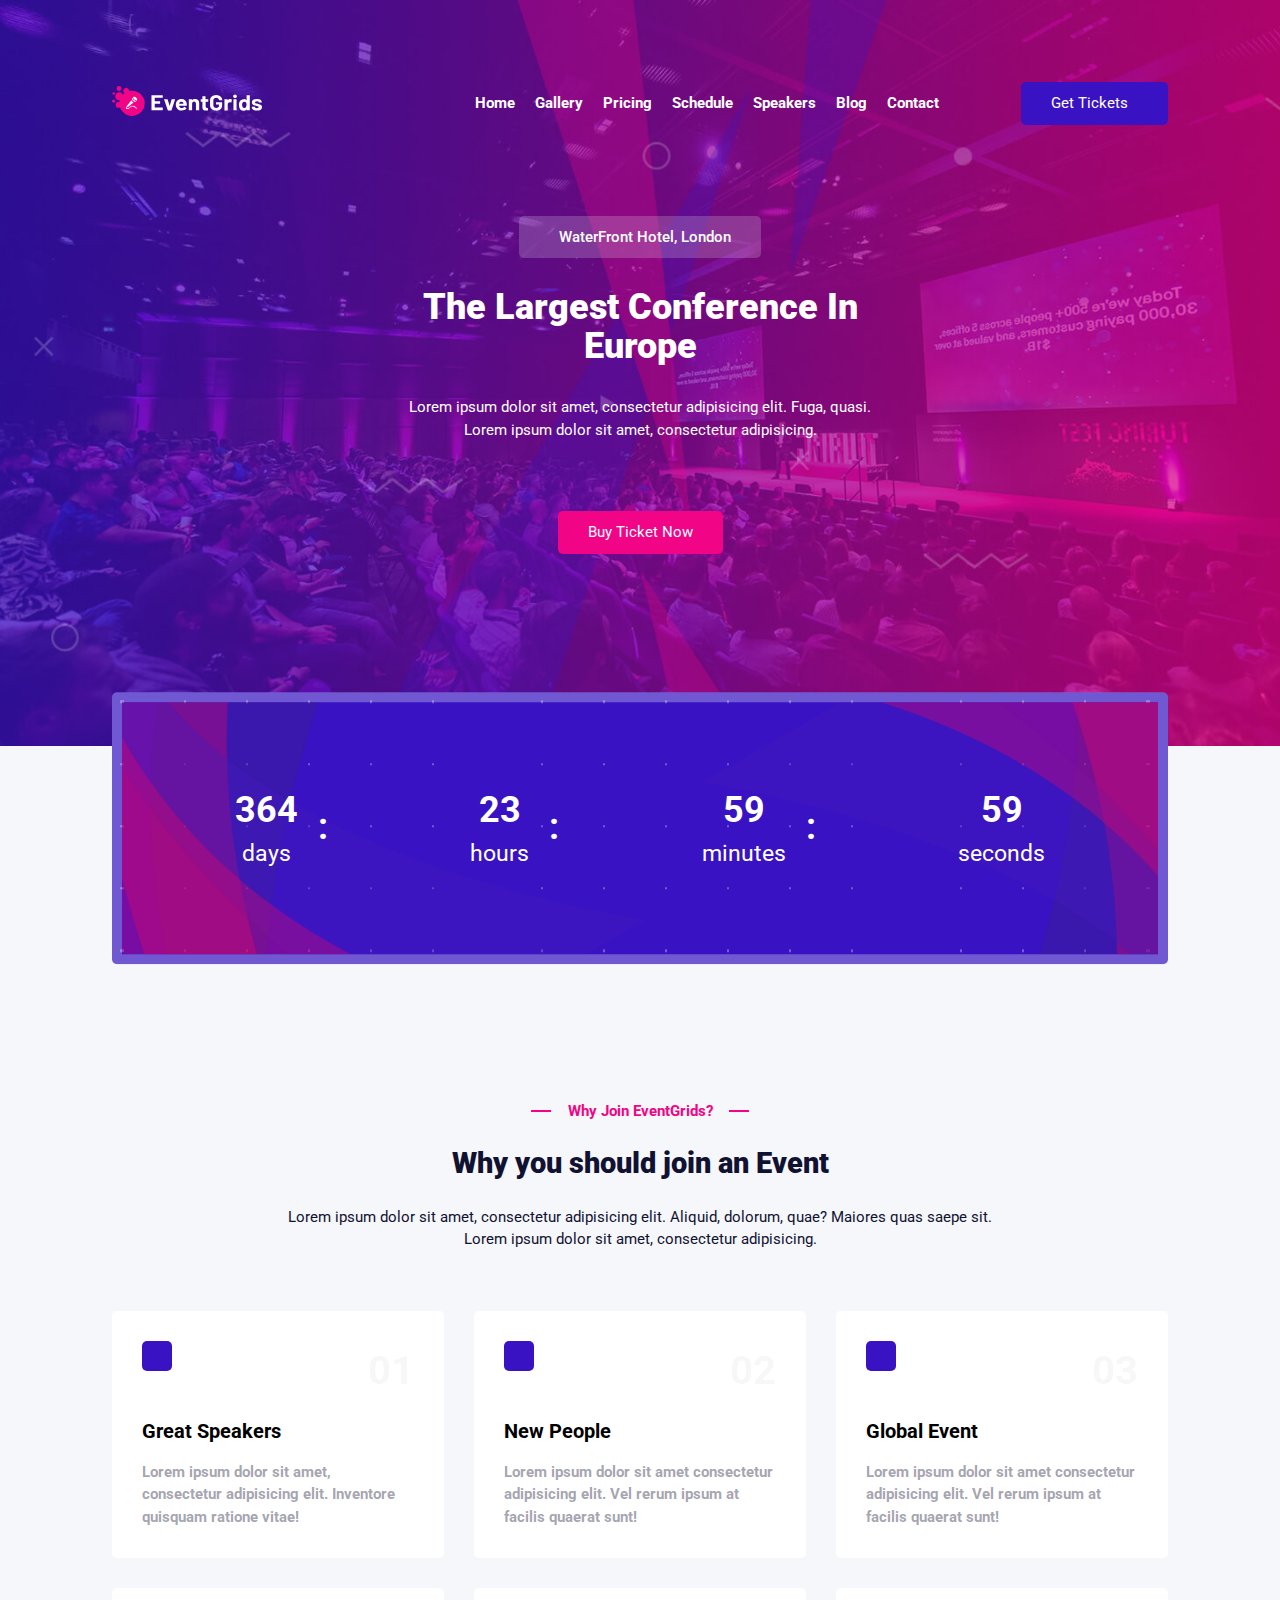
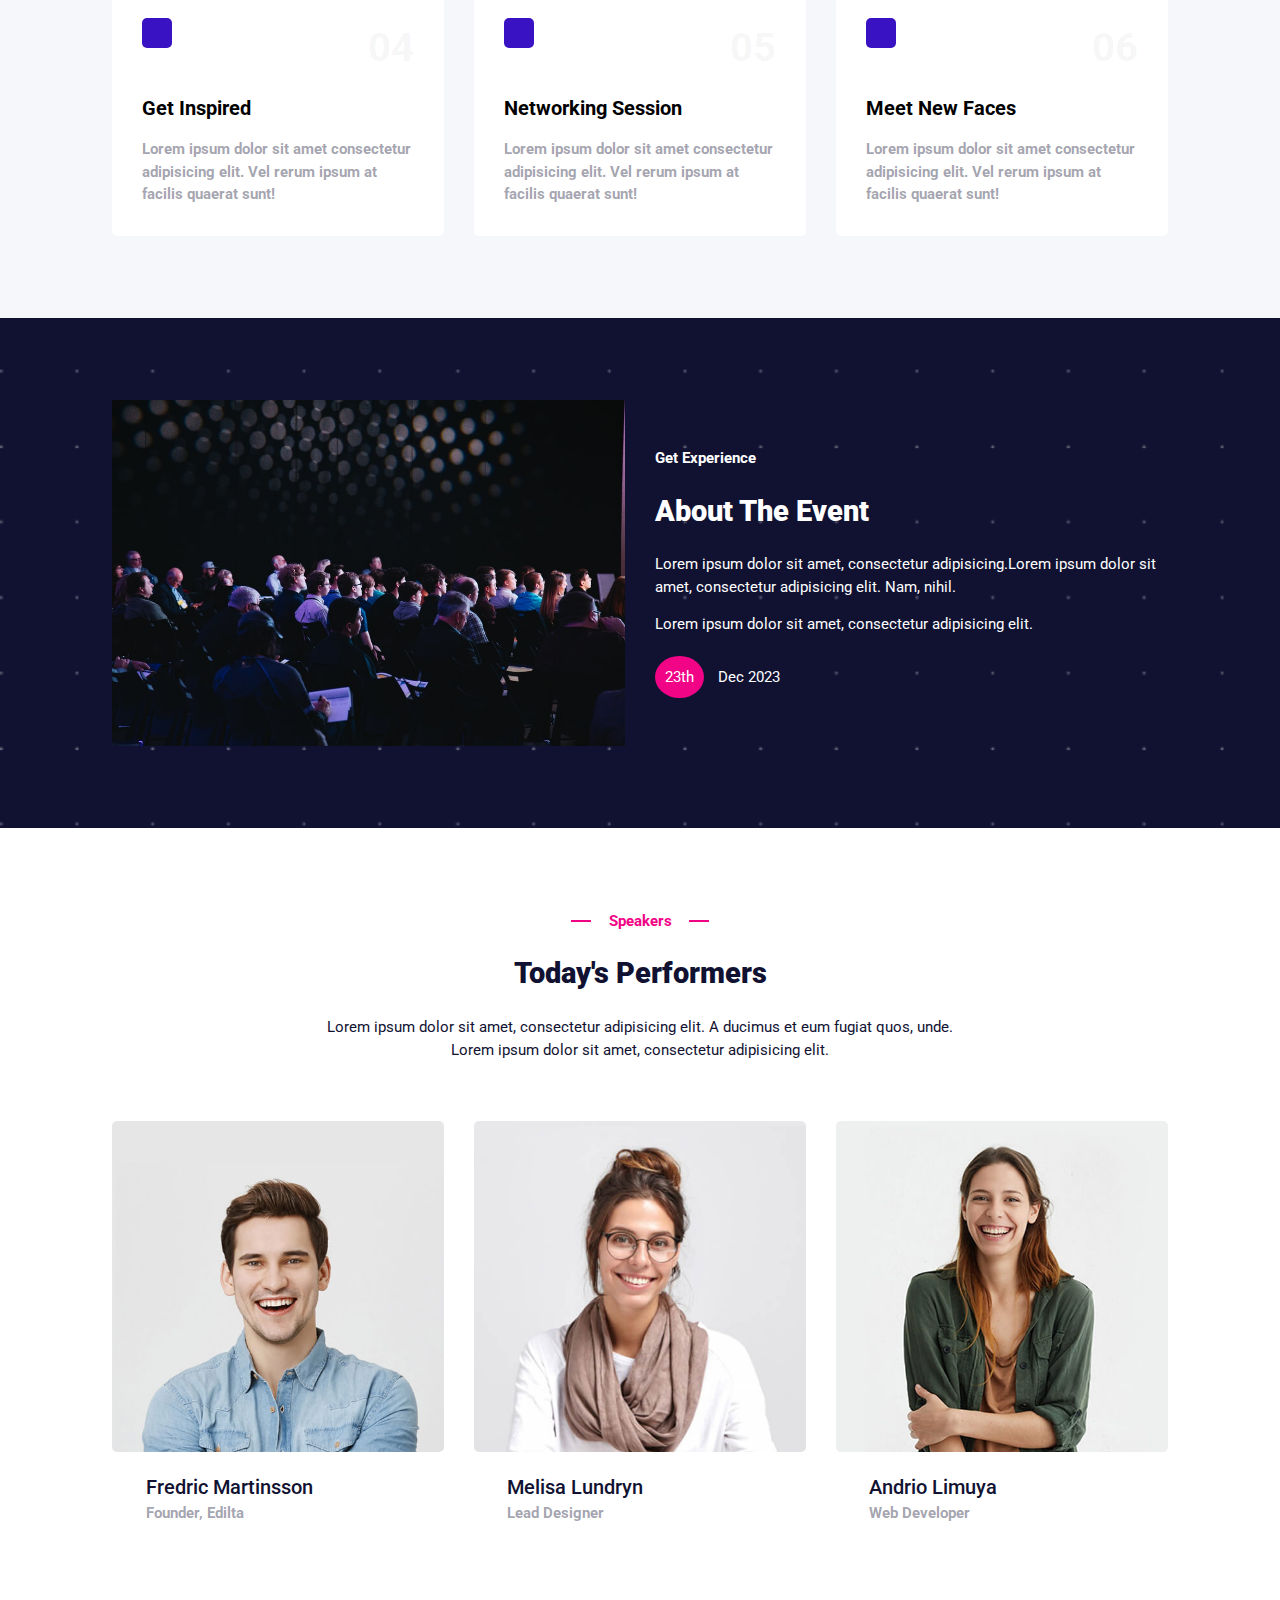
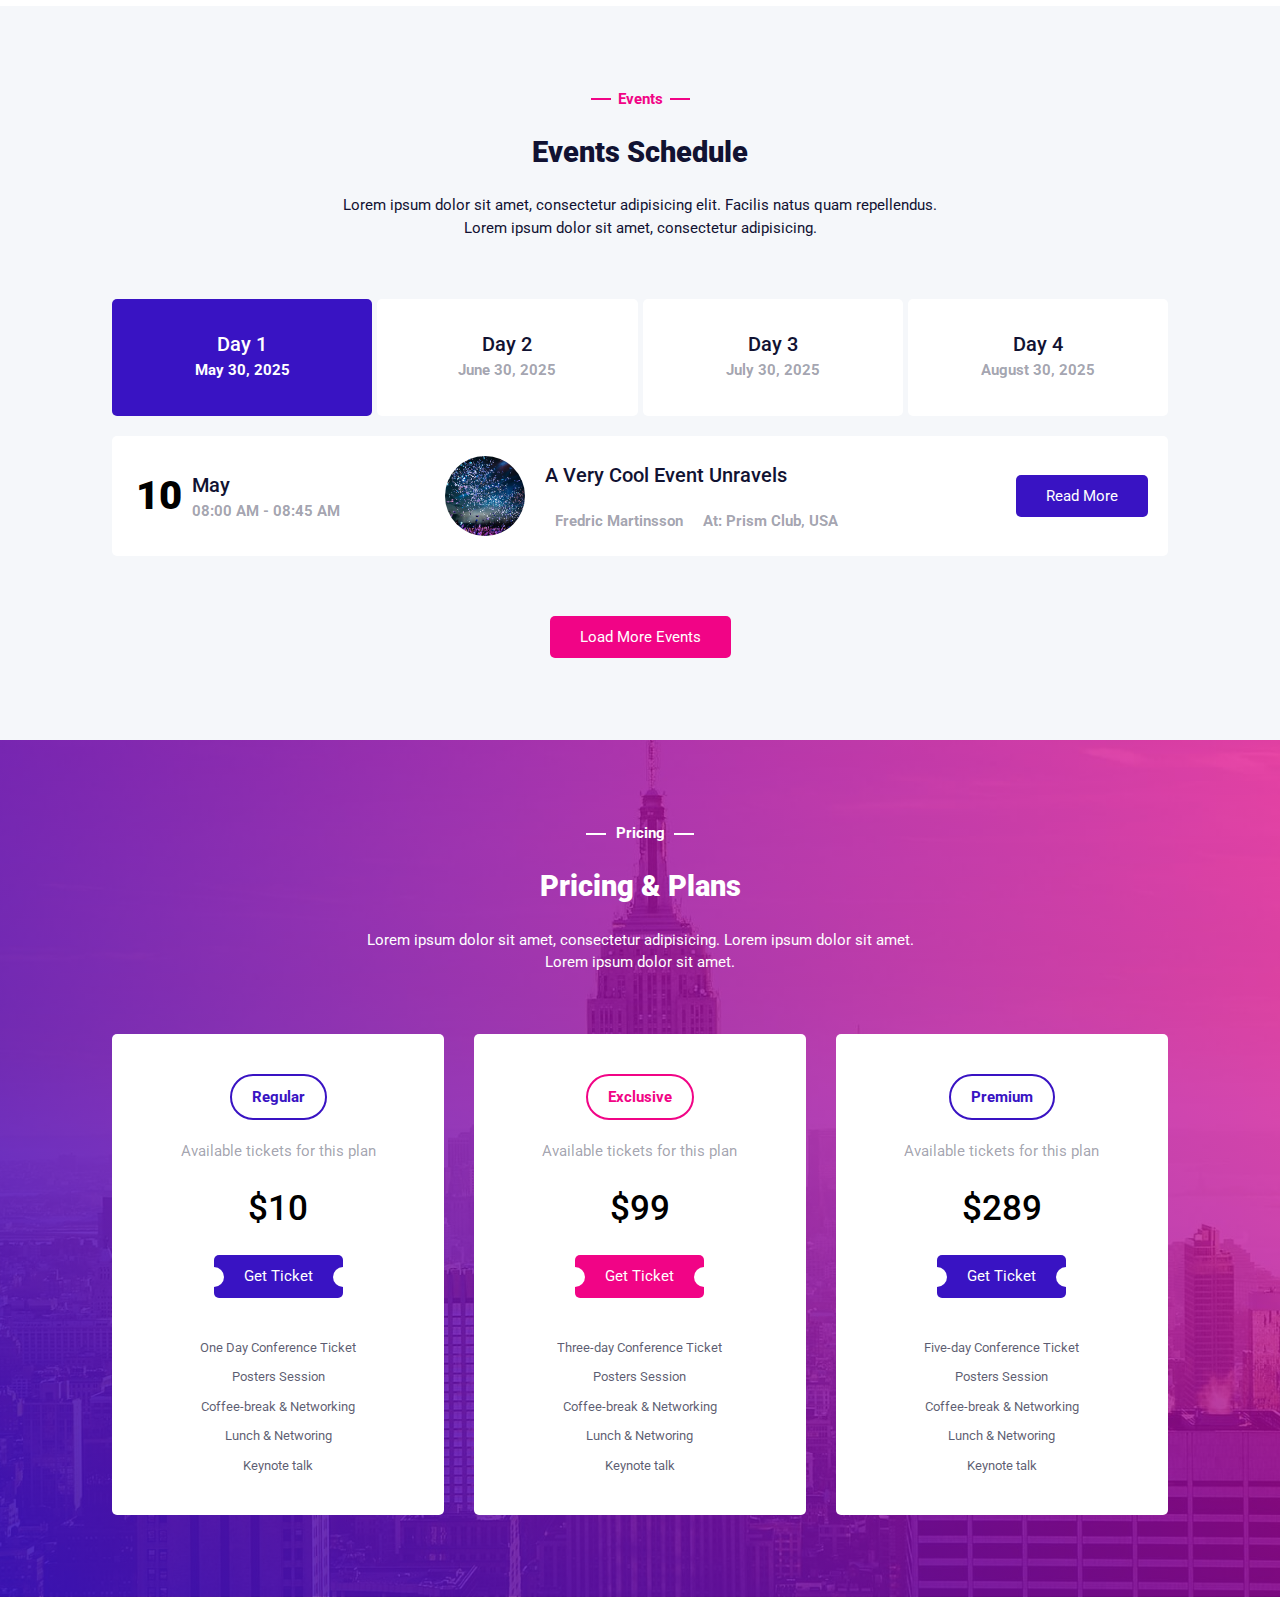
==== commit 2bcd6dfb: "pricing section responsive view done" ====
--- a/index.html
+++ b/index.html
@@ -353,6 +353,73 @@
         <a href="#" class="events__more-events sec-link">Load More Events</a>
     </section>
 
+    <section class="pricing overall-layout padd sec-flex">
+        <h6 class="pricing__mini-title sec-mini-title">Pricing</h6>
+        <h2 class="pricing__title sec-title">Pricing & Plans</h2>
+        <p class="pricing__desc sec-para">Lorem ipsum dolor sit amet, consectetur adipisicing. Lorem ipsum dolor sit
+            amet.
+            <span>Lorem ipsum dolor sit amet.</span></p>
+
+        <div class="pricing__container responsive-grid">
+            <div class="pricing__container--plan">
+                <h5 class="pricing__container--plan__type">Regular</h5>
+                <p class="pricing__container--plan__ticket sec-sub-para">
+                    Available tickets for this plan
+                </p>
+                <h4 class="pricing__container--plan__price">$10</h4>
+                <a href="#" class="pricing__container--plan__get-ticket sec-link"
+                >Get Ticket</a
+                >
+
+                <ul class="pricing__container--plan__features">
+                    <li>One Day Conference Ticket</li>
+                    <li>Posters Session</li>
+                    <li>Coffee-break & Networking</li>
+                    <li>Lunch & Networing</li>
+                    <li>Keynote talk</li>
+                </ul>
+            </div>
+
+            <div class="pricing__container--plan">
+                <h5 class="pricing__container--plan__type">Exclusive</h5>
+                <p class="pricing__container--plan__ticket sec-sub-para">
+                    Available tickets for this plan
+                </p>
+                <h4 class="pricing__container--plan__price">$99</h4>
+                <a href="#" class="pricing__container--plan__get-ticket sec-link"
+                >Get Ticket</a
+                >
+
+                <ul class="pricing__container--plan__features">
+                    <li>Three-day Conference Ticket</li>
+                    <li>Posters Session</li>
+                    <li>Coffee-break & Networking</li>
+                    <li>Lunch & Networing</li>
+                    <li>Keynote talk</li>
+                </ul>
+            </div>
+
+            <div class="pricing__container--plan">
+                <h5 class="pricing__container--plan__type">Premium</h5>
+                <p class="pricing__container--plan__ticket sec-sub-para">
+                    Available tickets for this plan
+                </p>
+                <h4 class="pricing__container--plan__price">$289</h4>
+                <a href="#" class="pricing__container--plan__get-ticket sec-link"
+                >Get Ticket</a
+                >
+
+                <ul class="pricing__container--plan__features">
+                    <li>Five-day Conference Ticket</li>
+                    <li>Posters Session</li>
+                    <li>Coffee-break & Networking</li>
+                    <li>Lunch & Networing</li>
+                    <li>Keynote talk</li>
+                </ul>
+            </div>
+        </div>
+    </section>
+
 
 </main>
 <script src="js/app.js"></script>
--- a/scss/main-style.css
+++ b/scss/main-style.css
@@ -536,6 +536,11 @@
 .events__timing--event__desc figure img {
   border-radius: 50%;
 }
+.events__timing--event__desc div {
+  display: flex;
+  flex-direction: column;
+  gap: 2rem;
+}
 .events__timing--event__desc div p:last-of-type {
   display: flex;
   align-items: center;
@@ -543,6 +548,7 @@
 }
 .events__timing--event__desc div p:last-of-type i {
   color: hsl(327deg, 97%, 48%);
+  font-size: 1.5rem;
 }
 .events__timing--event__link {
   place-self: center end;
@@ -557,6 +563,98 @@
 }
 .events__more-events:hover {
   background-color: hsl(253deg, 82%, 42%);
+}
+
+.pricing {
+  background: linear-gradient(45deg, hsla(253deg, 82%, 42%, 0.9), hsla(327deg, 97%, 48%, 0.7)), url("../images/pricing/pricing-bg.jpg");
+  background-size: cover;
+  background-position: center;
+}
+.pricing__mini-title {
+  color: hsl(0deg, 0%, 100%);
+}
+.pricing__mini-title::before, .pricing__mini-title::after {
+  background-color: hsl(0deg, 0%, 100%);
+}
+.pricing__title, .pricing__desc {
+  color: hsl(0deg, 0%, 100%);
+}
+.pricing__container--plan {
+  display: flex;
+  flex-direction: column;
+  align-items: center;
+  row-gap: 2rem;
+  background-color: hsl(0deg, 0%, 100%);
+  padding: 4rem 3rem;
+  border-radius: 0.5rem;
+  transition: all 0.25s ease-in-out;
+}
+.pricing__container--plan:hover {
+  transform: translateY(-1rem);
+}
+.pricing__container--plan__type {
+  font-size: 1.5rem;
+  padding: 1rem 2rem;
+  border-radius: 5rem;
+}
+.pricing__container--plan:nth-child(2n+1) .pricing__container--plan__type {
+  border: 2px solid hsl(253deg, 82%, 42%);
+  color: hsl(253deg, 82%, 42%);
+}
+.pricing__container--plan:nth-child(2n) .pricing__container--plan__type {
+  border: 2px solid hsl(327deg, 97%, 48%);
+  color: hsl(327deg, 97%, 48%);
+}
+.pricing__container--plan__ticket {
+  font-weight: 400;
+  text-align: center;
+}
+.pricing__container--plan__price {
+  font-size: 3.5rem;
+  font-weight: 500;
+}
+.pricing__container--plan:nth-child(2n+1) .pricing__container--plan__get-ticket {
+  background-color: hsl(253deg, 82%, 42%);
+}
+.pricing__container--plan:nth-child(2n+1) .pricing__container--plan__get-ticket:hover {
+  background-color: hsl(327deg, 97%, 48%);
+}
+.pricing__container--plan:nth-child(2n) .pricing__container--plan__get-ticket {
+  background-color: hsl(327deg, 97%, 48%);
+}
+.pricing__container--plan:nth-child(2n) .pricing__container--plan__get-ticket:hover {
+  background-color: hsl(253deg, 82%, 42%);
+}
+.pricing__container--plan__get-ticket {
+  margin-bottom: 2rem;
+  position: relative;
+}
+.pricing__container--plan__get-ticket::before, .pricing__container--plan__get-ticket::after {
+  content: "";
+  position: absolute;
+  height: 2rem;
+  width: 2rem;
+  border-radius: 50%;
+  background-color: hsl(0deg, 0%, 100%);
+  top: 50%;
+}
+.pricing__container--plan__get-ticket::before {
+  left: 0;
+  transform: translateX(-50%) translateY(-50%);
+}
+.pricing__container--plan__get-ticket::after {
+  right: 0;
+  transform: translateX(50%) translateY(-50%);
+}
+.pricing__container--plan__features {
+  display: flex;
+  flex-direction: column;
+  align-items: center;
+  row-gap: 1rem;
+}
+.pricing__container--plan__features li {
+  font-size: 1.3rem;
+  color: rgba(17, 18, 50, 0.7);
 }
 
 @media screen and (max-width: 1100px) {
@@ -569,6 +667,35 @@
   }
   .header__hero--title {
     font-size: 3.5rem;
+  }
+  .events__timing--event {
+    grid-template-columns: 1fr;
+    grid-template-rows: repeat(2, min-content);
+  }
+  .events__timing--event__date-time {
+    justify-self: center;
+  }
+  .events__timing--event__desc {
+    grid-column: 1/2;
+    grid-row: 2/3;
+    justify-self: start;
+  }
+  .events__timing--event__link {
+    grid-column: 1/2;
+    grid-row: 2/3;
+    justify-self: end;
+  }
+}
+@media screen and (max-width: 800px) {
+  .events__timing--event {
+    grid-template-rows: repeat(3, min-content);
+  }
+  .events__timing--event__desc {
+    justify-self: center;
+  }
+  .events__timing--event__link {
+    grid-row: 3/4;
+    justify-self: center;
   }
 }
 @media screen and (max-width: 600px) {
@@ -676,5 +803,21 @@
     height: auto;
   }
 }
+@media screen and (max-width: 500px) {
+  .events__timing--event__desc {
+    flex-direction: column;
+    gap: 2rem;
+  }
+  .events__timing--event__desc div {
+    gap: 2rem;
+  }
+  .events__timing--event__desc div p:first-of-type {
+    text-align: center;
+  }
+  .events__timing--event__desc div p:last-of-type {
+    flex-direction: column;
+    gap: 2rem;
+  }
+}
 
 /*# sourceMappingURL=main-style.css.map */
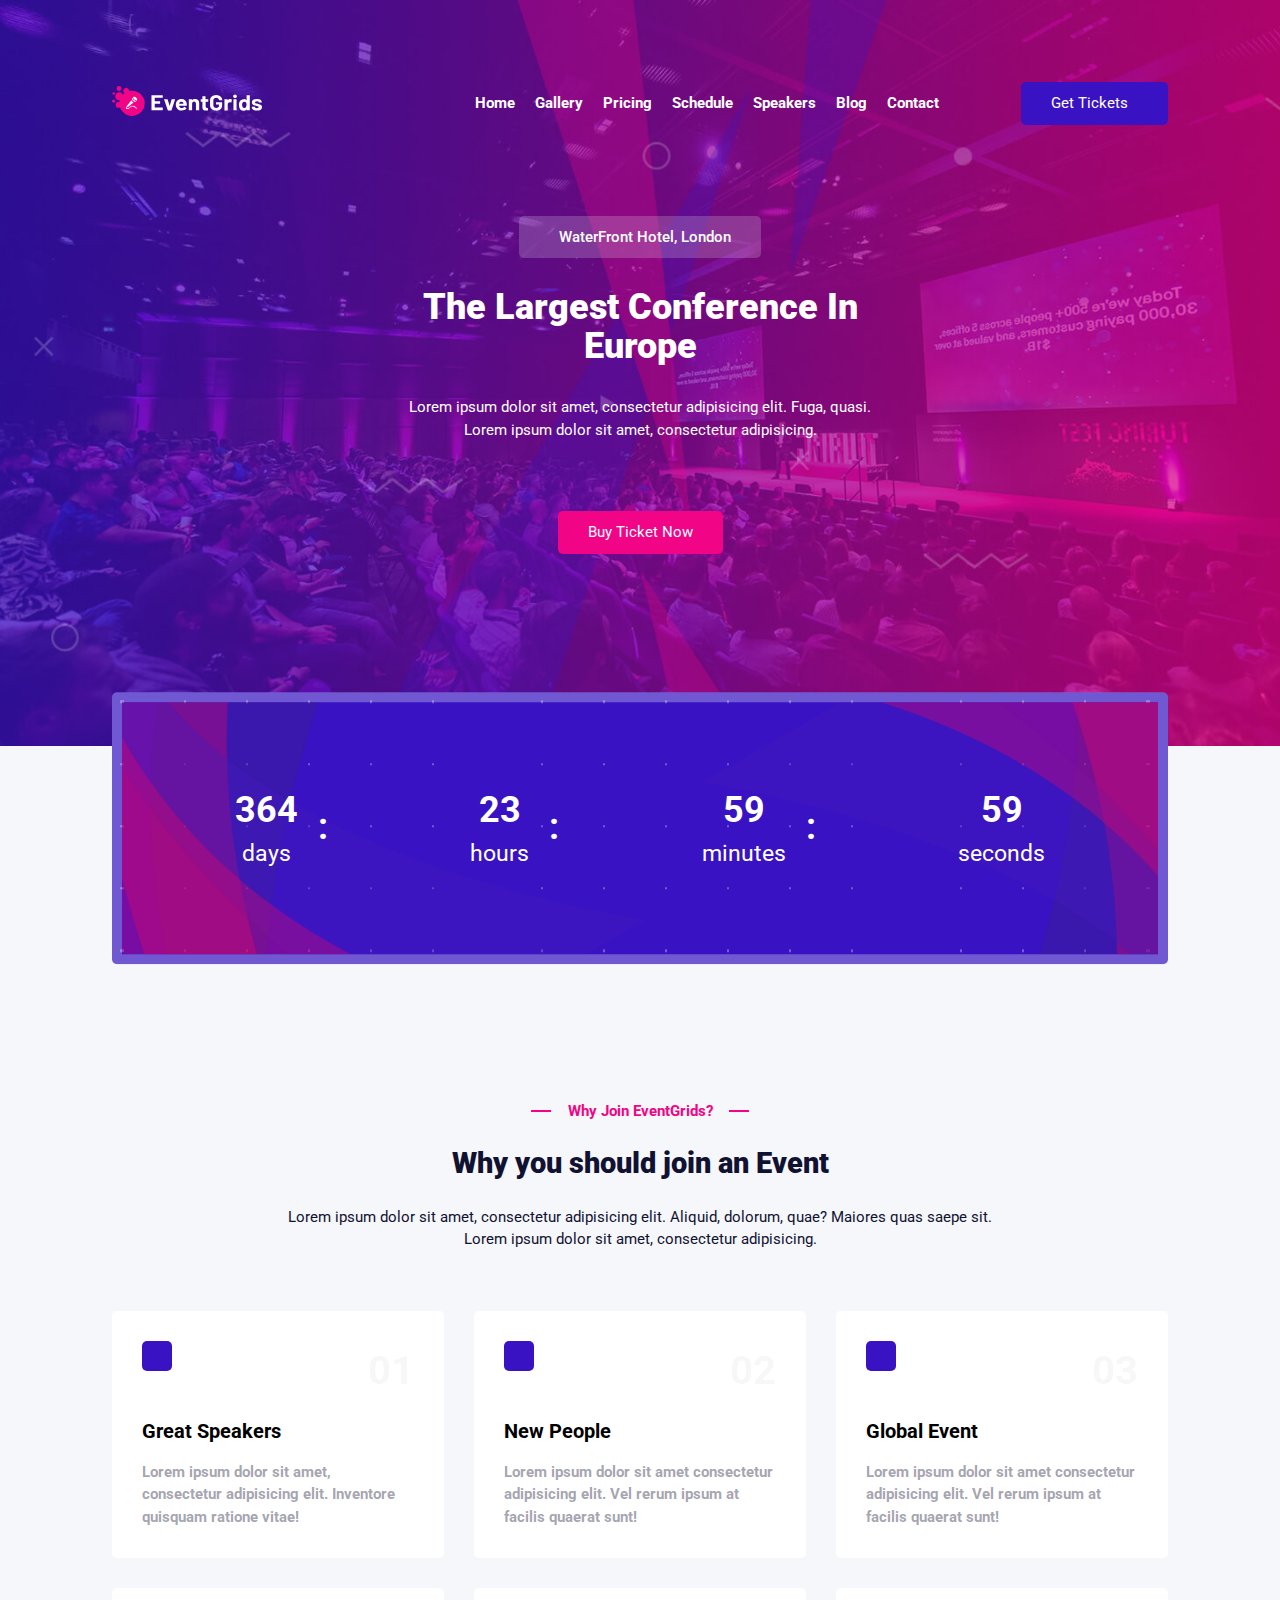
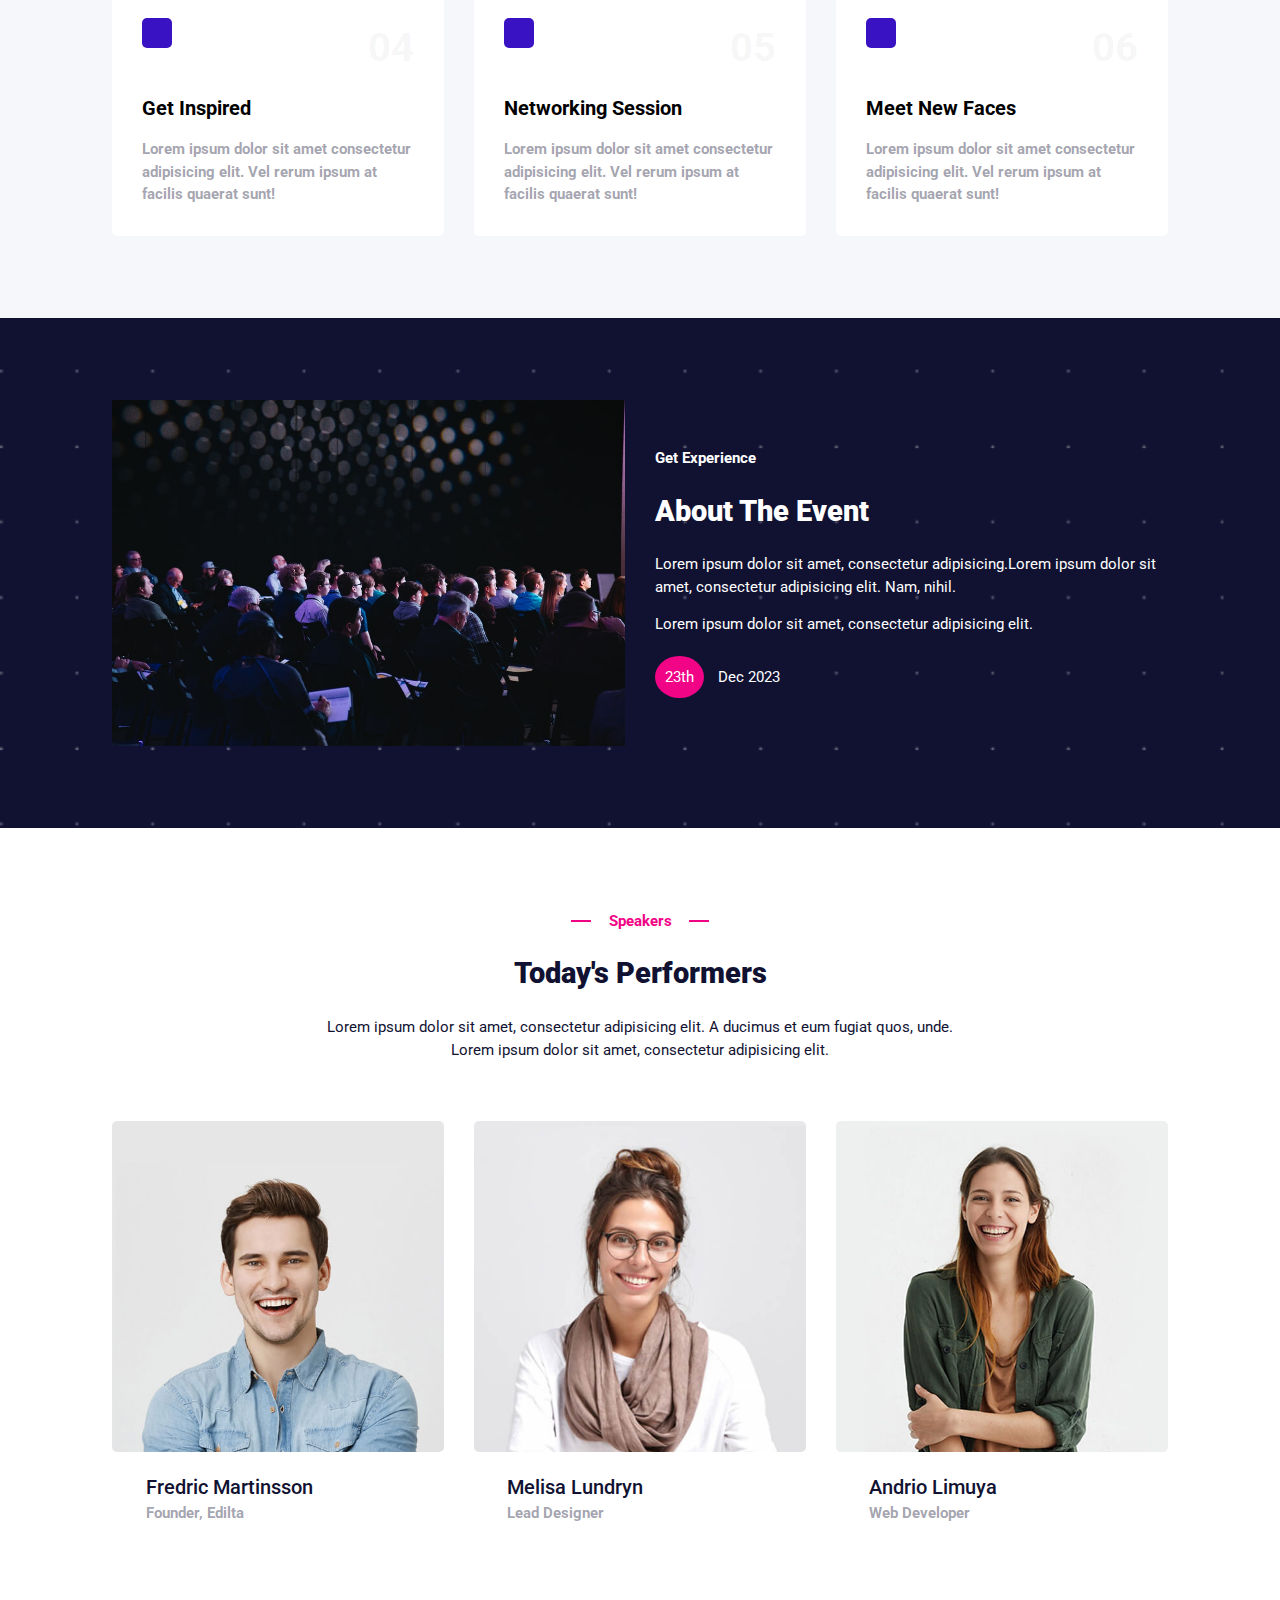
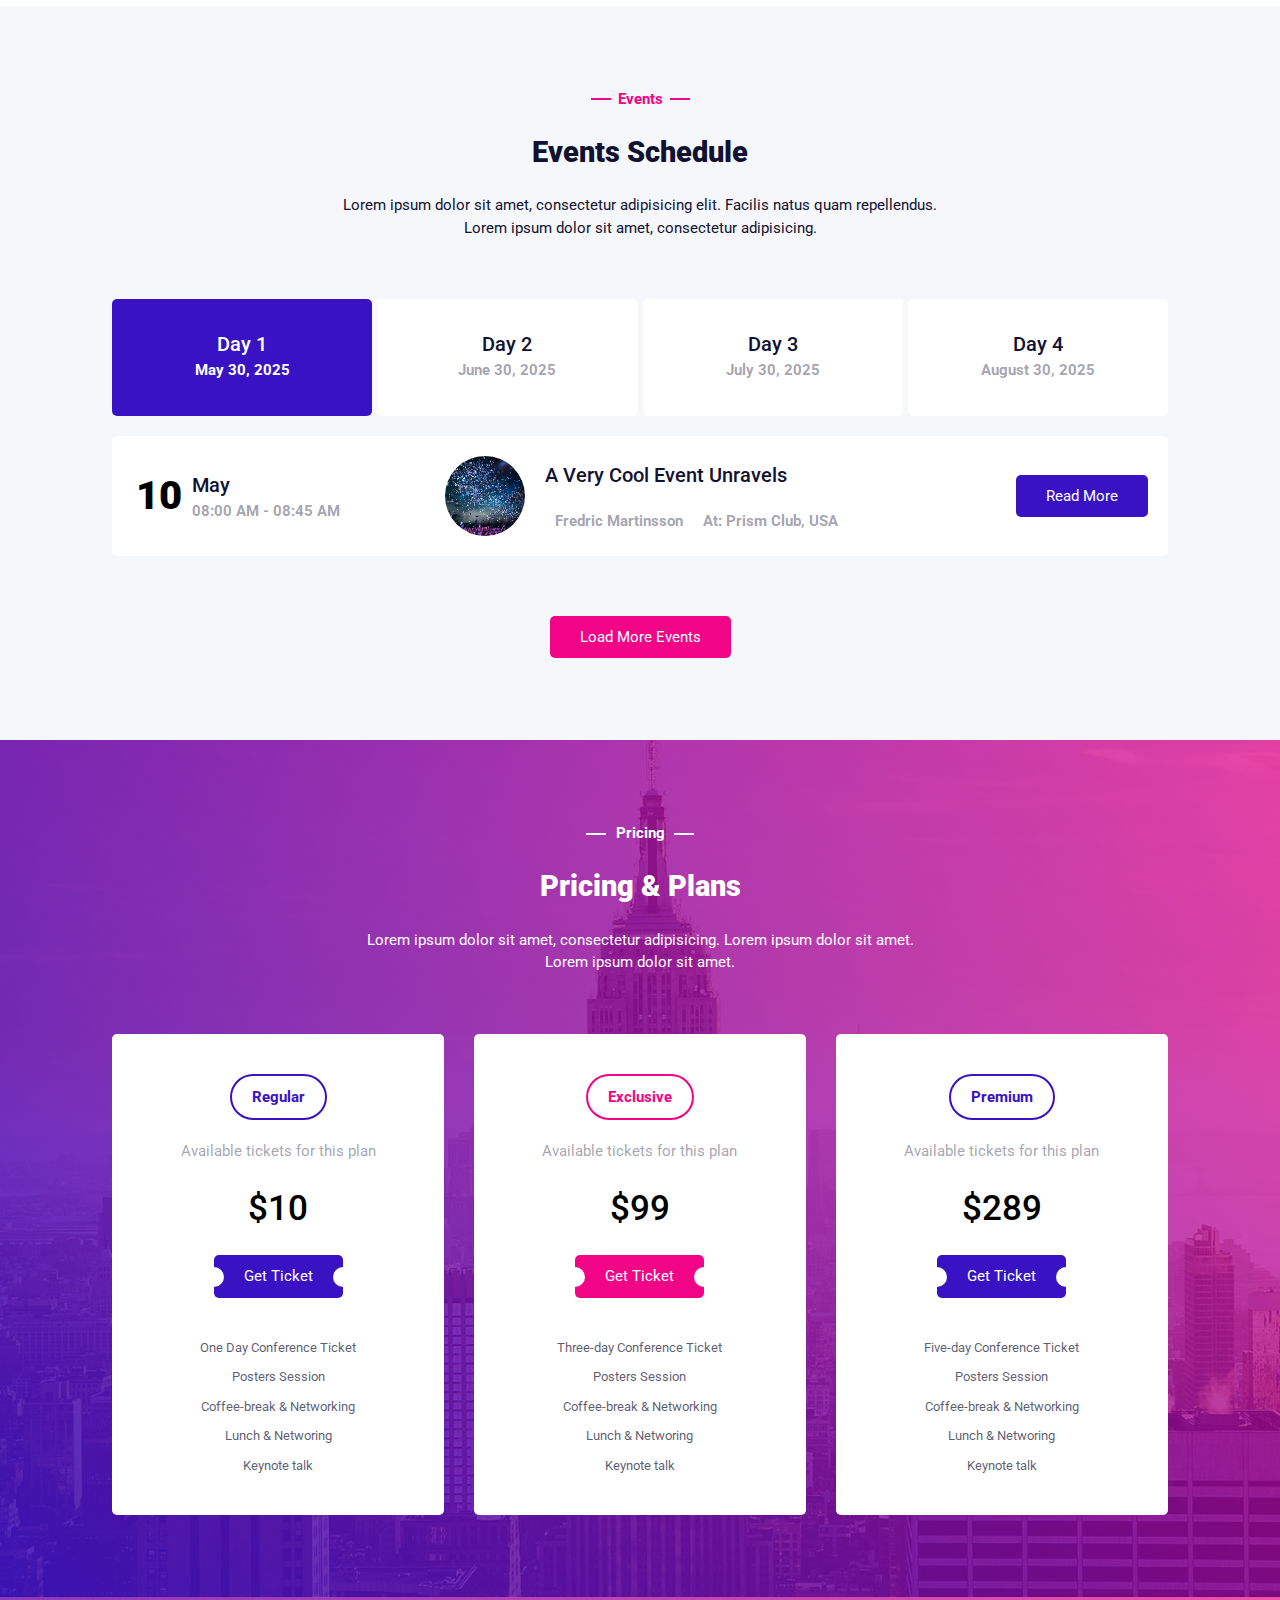
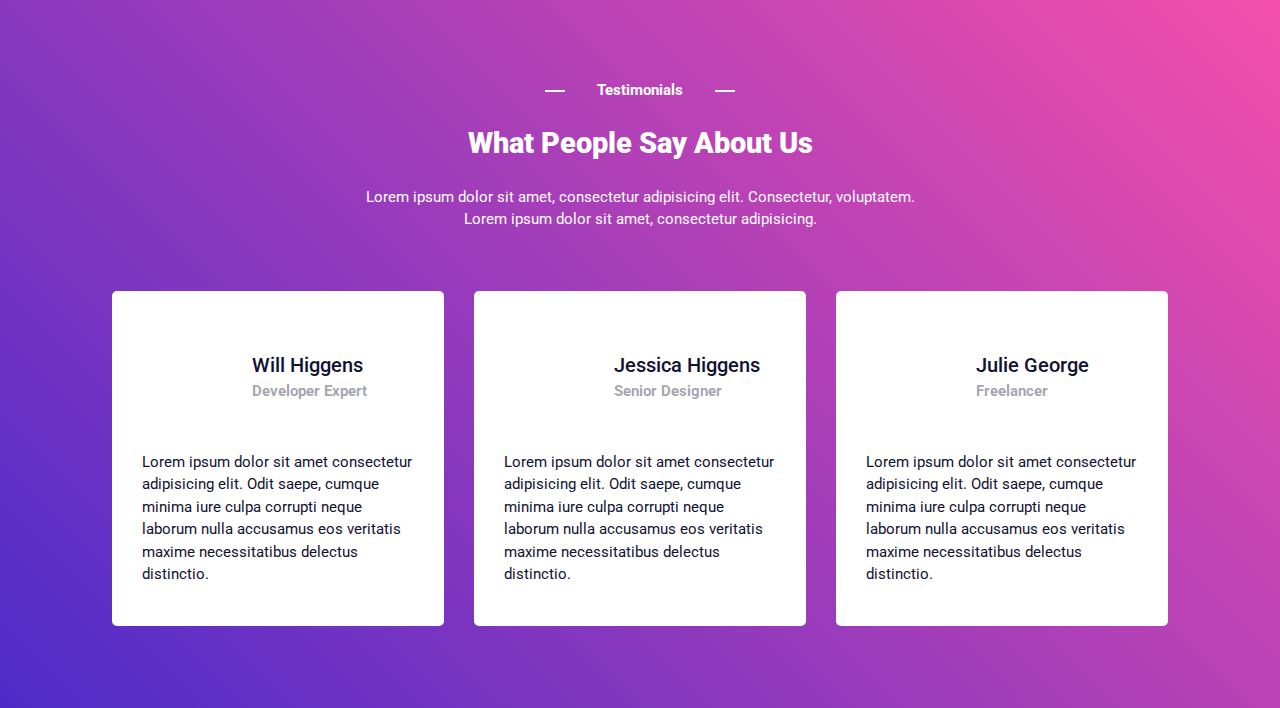
==== commit 3f9737d5: "testimonials section responsive view done" ====
--- a/index.html
+++ b/index.html
@@ -420,7 +420,115 @@
         </div>
     </section>
 
-
+    <section class="testimonials overall-layout padd sec-flex">
+        <h6 class="testimonials__mini-title sec-mini-title">Testimonials</h6>
+        <h2 class="testimonials__title sec-title">What People Say About Us</h2>
+        <p class="testimonials__desc sec-para">Lorem ipsum dolor sit amet, consectetur adipisicing elit. Consectetur,
+            voluptatem.
+            <span>Lorem ipsum dolor sit amet, consectetur adipisicing.</span>
+        </p>
+
+        <div class="testimonials__container responsive-grid">
+            <div class="testimonials__container--testimonial">
+                <div class="testimonials__container--testimonial__personal-info">
+                    <figure
+                            class="testimonials__container--testimonial__personal-info--img"
+                    >
+                        <img
+                                loading="lazy"
+                                src="images/testimonials/man.jpg"
+                                alt="Testimonial"
+                        />
+                    </figure>
+
+                    <div>
+                        <h3 class="sec-sub-title">Will Higgens</h3>
+                        <p class="sec-sub-para">Developer Expert</p>
+
+                        <p>
+                            <i class="fa-solid fa-star"></i
+                            ><i class="fa-solid fa-star"></i
+                        ><i class="fa-solid fa-star"></i
+                        ><i class="fa-solid fa-star"></i
+                        ><i class="fa-solid fa-star"></i>
+                        </p>
+                    </div>
+                </div>
+
+                <p class="testimonials__container--testimonial__desc sec-para">
+                    Lorem ipsum dolor sit amet consectetur adipisicing elit. Odit
+                    saepe, cumque minima iure culpa corrupti neque laborum nulla
+                    accusamus eos veritatis maxime necessitatibus delectus distinctio.
+                </p>
+            </div>
+
+            <div class="testimonials__container--testimonial">
+                <div class="testimonials__container--testimonial__personal-info">
+                    <figure
+                            class="testimonials__container--testimonial__personal-info--img"
+                    >
+                        <img
+                                loading="lazy"
+                                src="images/testimonials/woman-1.jpg"
+                                alt="Testimonial"
+                        />
+                    </figure>
+
+                    <div>
+                        <h3 class="sec-sub-title">Jessica Higgens</h3>
+                        <p class="sec-sub-para">Senior Designer</p>
+
+                        <p>
+                            <i class="fa-solid fa-star"></i
+                            ><i class="fa-solid fa-star"></i
+                        ><i class="fa-solid fa-star"></i
+                        ><i class="fa-solid fa-star"></i
+                        ><i class="fa-solid fa-star"></i>
+                        </p>
+                    </div>
+                </div>
+
+                <p class="testimonials__container--testimonial__desc sec-para">
+                    Lorem ipsum dolor sit amet consectetur adipisicing elit. Odit
+                    saepe, cumque minima iure culpa corrupti neque laborum nulla
+                    accusamus eos veritatis maxime necessitatibus delectus distinctio.
+                </p>
+            </div>
+
+            <div class="testimonials__container--testimonial">
+                <div class="testimonials__container--testimonial__personal-info">
+                    <figure
+                            class="testimonials__container--testimonial__personal-info--img"
+                    >
+                        <img
+                                loading="lazy"
+                                src="images/testimonials/woman-2.JPG"
+                                alt="Testimonial"
+                        />
+                    </figure>
+
+                    <div>
+                        <h3 class="sec-sub-title">Julie George</h3>
+                        <p class="sec-sub-para">Freelancer</p>
+
+                        <p>
+                            <i class="fa-solid fa-star"></i
+                            ><i class="fa-solid fa-star"></i
+                        ><i class="fa-solid fa-star"></i
+                        ><i class="fa-solid fa-star"></i
+                        ><i class="fa-solid fa-star"></i>
+                        </p>
+                    </div>
+                </div>
+
+                <p class="testimonials__container--testimonial__desc sec-para">
+                    Lorem ipsum dolor sit amet consectetur adipisicing elit. Odit
+                    saepe, cumque minima iure culpa corrupti neque laborum nulla
+                    accusamus eos veritatis maxime necessitatibus delectus distinctio.
+                </p>
+            </div>
+        </div>
+    </section>
 </main>
 <script src="js/app.js"></script>
 </body>
--- a/scss/main-style.css
+++ b/scss/main-style.css
@@ -655,6 +655,55 @@
 .pricing__container--plan__features li {
   font-size: 1.3rem;
   color: rgba(17, 18, 50, 0.7);
+}
+
+.testimonials {
+  background-image: linear-gradient(45deg, hsla(253deg, 82%, 42%, 0.9), hsla(327deg, 97%, 48%, 0.7));
+}
+.testimonials__mini-title, .testimonials__title, .testimonials__desc {
+  color: hsl(0deg, 0%, 100%);
+}
+.testimonials__mini-title::before, .testimonials__mini-title::after {
+  background-color: hsl(0deg, 0%, 100%);
+}
+.testimonials__mini-title::before::before, .testimonials__mini-title::after::before {
+  left: -35%;
+}
+.testimonials__mini-title::before::after, .testimonials__mini-title::after::after {
+  right: -35%;
+}
+.testimonials__container--testimonial {
+  display: flex;
+  flex-direction: column;
+  row-gap: 2rem;
+  background-color: hsl(0deg, 0%, 100%);
+  padding: 4rem 3rem;
+  border-radius: 0.5rem;
+}
+.testimonials__container--testimonial__personal-info {
+  display: flex;
+  align-items: center;
+  gap: 1rem;
+}
+.testimonials__container--testimonial__personal-info--img {
+  height: 10rem;
+  width: 10rem;
+}
+.testimonials__container--testimonial__personal-info--img img {
+  border-radius: 50%;
+  object-position: 65% center;
+}
+.testimonials__container--testimonial__personal-info div p:last-of-type {
+  display: flex;
+  column-gap: 0.2rem;
+  margin-top: 0.8rem;
+}
+.testimonials__container--testimonial__personal-info div p:last-of-type i {
+  color: orange;
+}
+.testimonials__container--testimonial__desc {
+  margin-bottom: 0;
+  text-align: left;
 }
 
 @media screen and (max-width: 1100px) {
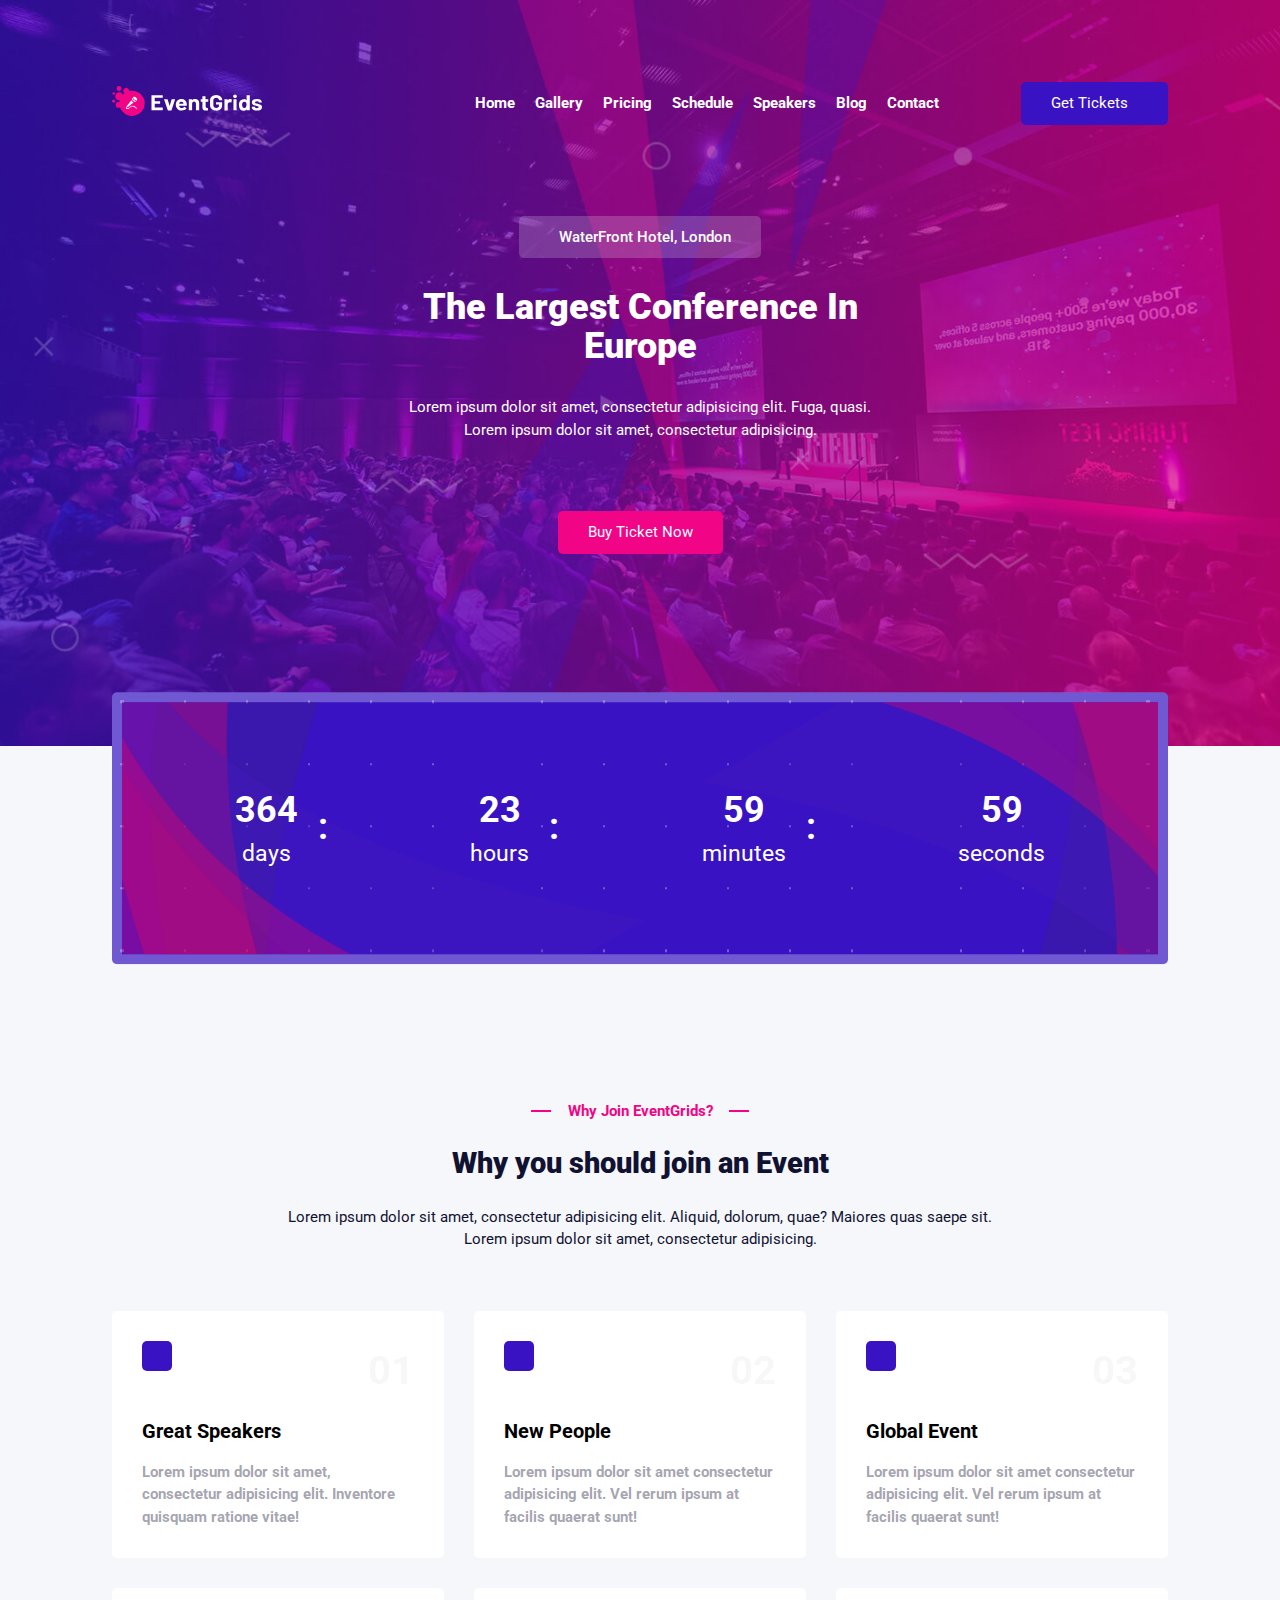
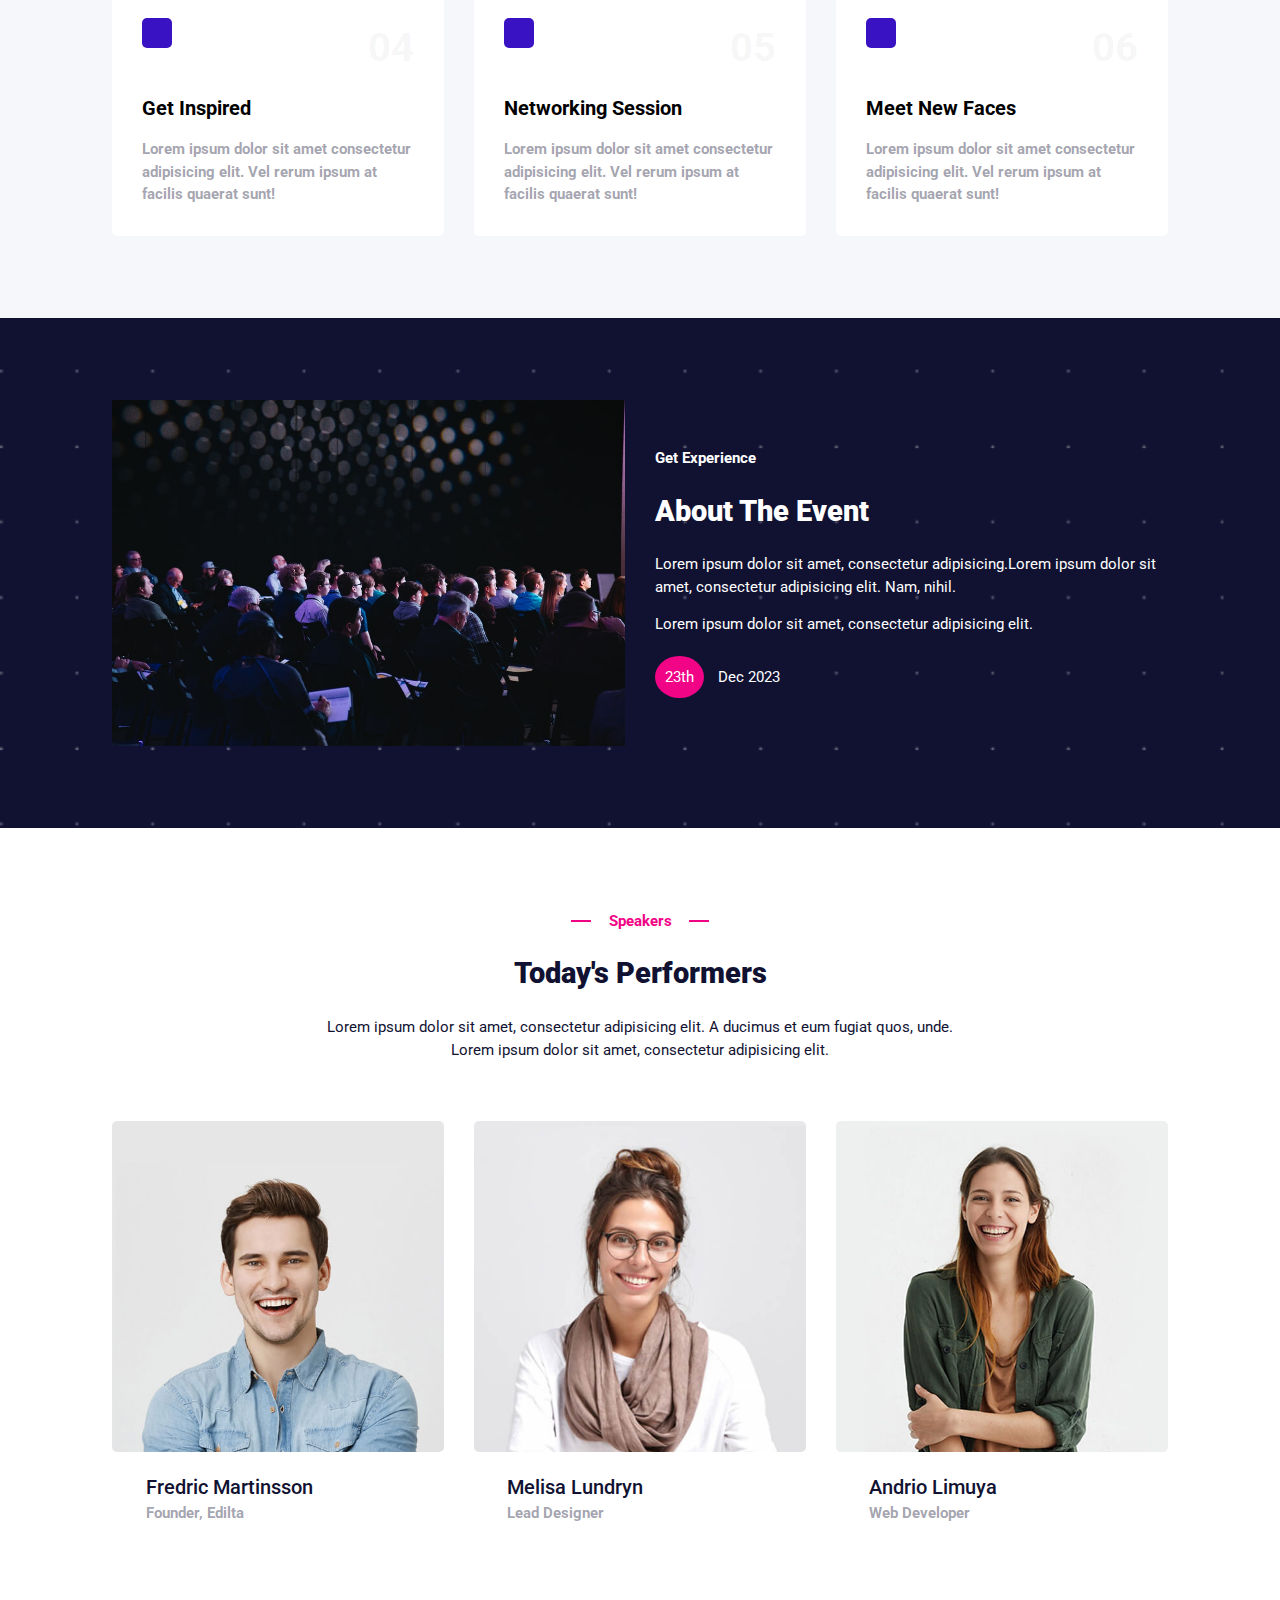
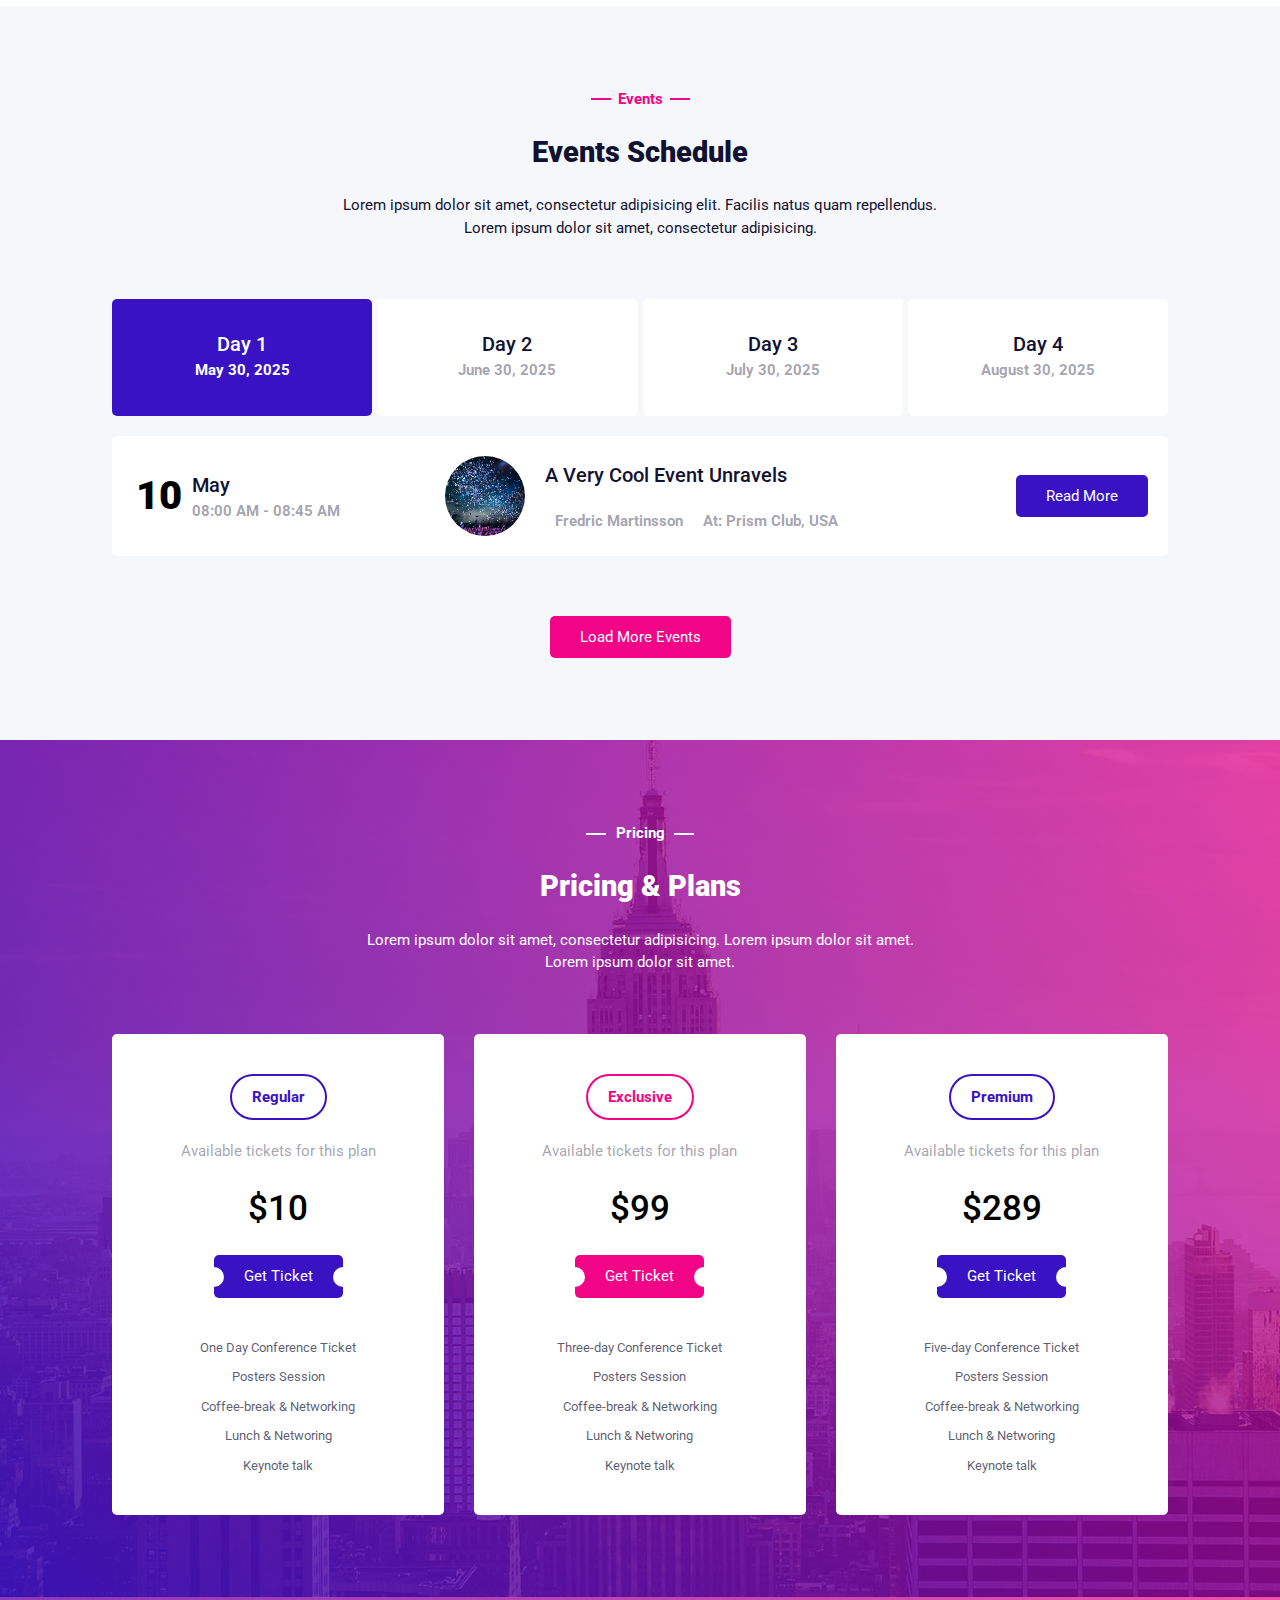
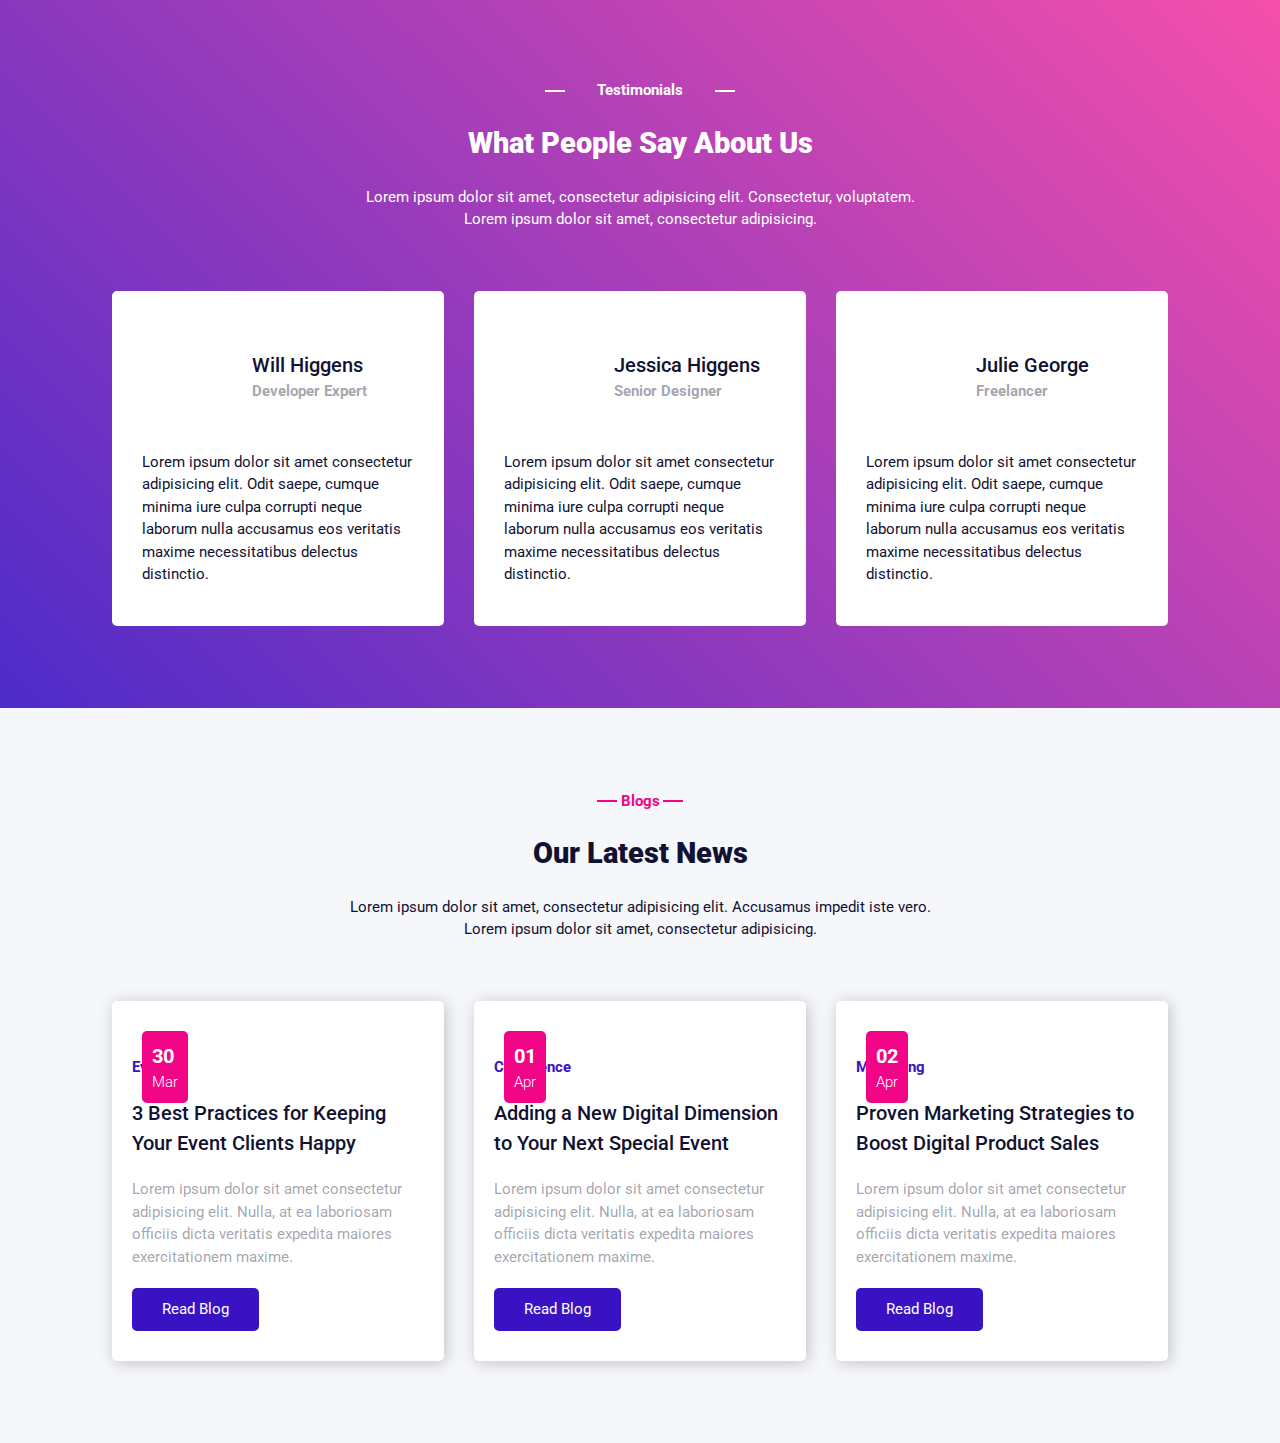
==== commit 88dab58d: "blogs section responsive view done" ====
--- a/index.html
+++ b/index.html
@@ -529,6 +529,110 @@
             </div>
         </div>
     </section>
+
+    <section class="blogs overall-layout padd sec-flex">
+        <h6 class="blogs__mini-title sec-mini-title">Blogs</h6>
+        <h2 class="blogs__title sec-title">Our Latest News</h2>
+        <p class="blogs__desc sec-para">Lorem ipsum dolor sit amet, consectetur adipisicing elit. Accusamus impedit iste
+            vero.
+            <span>Lorem ipsum dolor sit amet, consectetur adipisicing.</span>
+        </p>
+
+        <div class="blogs__container responsive-grid">
+            <div class="blogs__container--blog">
+                <h5 class="blogs__container--blog__date">
+                    <span>30</span>
+                    <span>Mar</span>
+                </h5>
+
+                <figure class="blogs__container--blog__img">
+                    <img
+                            loading="lazy"
+                            src="images/blog-page/blog-3.jpeg"
+                            alt="Event"
+                    />
+                </figure>
+
+                <h5 class="blogs__container--blog__category">Events</h5>
+
+                <h3 class="blogs__container--blog__title sec-sub-title">
+                    3 Best Practices for Keeping Your Event Clients Happy
+                </h3>
+
+                <p class="blogs__container--blog__desc sec-sub-para">
+                    Lorem ipsum dolor sit amet consectetur adipisicing elit. Nulla, at
+                    ea laboriosam officiis dicta veritatis expedita maiores
+                    exercitationem maxime.
+                </p>
+
+                <a href="#" class="blogs__container--blog__link sec-link"
+                >Read Blog</a
+                >
+            </div>
+
+            <div class="blogs__container--blog">
+                <h5 class="blogs__container--blog__date">
+                    <span>01</span>
+                    <span>Apr</span>
+                </h5>
+
+                <figure class="blogs__container--blog__img">
+                    <img
+                            loading="lazy"
+                            src="images/blog-page/blog-5.jpg"
+                            alt="Event"
+                    />
+                </figure>
+
+                <h5 class="blogs__container--blog__category">Conference</h5>
+
+                <h3 class="blogs__container--blog__title sec-sub-title">
+                    Adding a New Digital Dimension to Your Next Special Event
+                </h3>
+
+                <p class="blogs__container--blog__desc sec-sub-para">
+                    Lorem ipsum dolor sit amet consectetur adipisicing elit. Nulla, at
+                    ea laboriosam officiis dicta veritatis expedita maiores
+                    exercitationem maxime.
+                </p>
+
+                <a href="#" class="blogs__container--blog__link sec-link"
+                >Read Blog</a
+                >
+            </div>
+
+            <div class="blogs__container--blog">
+                <h5 class="blogs__container--blog__date">
+                    <span>02</span>
+                    <span>Apr</span>
+                </h5>
+
+                <figure class="blogs__container--blog__img">
+                    <img
+                            loading="lazy"
+                            src="images/blog-page/blog-4.jpg"
+                            alt="Event"
+                    />
+                </figure>
+
+                <h5 class="blogs__container--blog__category">Marketing</h5>
+
+                <h3 class="blogs__container--blog__title sec-sub-title">
+                    Proven Marketing Strategies to Boost Digital Product Sales
+                </h3>
+
+                <p class="blogs__container--blog__desc sec-sub-para">
+                    Lorem ipsum dolor sit amet consectetur adipisicing elit. Nulla, at
+                    ea laboriosam officiis dicta veritatis expedita maiores
+                    exercitationem maxime.
+                </p>
+
+                <a href="#" class="blogs__container--blog__link sec-link"
+                >Read Blog</a
+                >
+            </div>
+        </div>
+    </section>
 </main>
 <script src="js/app.js"></script>
 </body>
--- a/scss/main-style.css
+++ b/scss/main-style.css
@@ -704,6 +704,65 @@
 .testimonials__container--testimonial__desc {
   margin-bottom: 0;
   text-align: left;
+}
+
+.blogs {
+  background-color: hsl(216deg, 33%, 97%);
+}
+.blogs__container--blog {
+  display: flex;
+  flex-direction: column;
+  row-gap: 2rem;
+  padding: 2rem 2rem 3rem;
+  border-radius: 0.5rem;
+  background-color: hsl(0deg, 0%, 100%);
+  box-shadow: 2px 2px 15px rgba(115, 115, 115, 0.4);
+  transition: all 0.3s ease-in-out;
+  position: relative;
+}
+.blogs__container--blog:hover {
+  box-shadow: none;
+  transform: scale(0.97);
+}
+.blogs__container--blog__date {
+  position: absolute;
+  top: 3rem;
+  left: 3rem;
+  padding: 1rem;
+  border-radius: inherit;
+  background-color: hsl(327deg, 97%, 48%);
+  color: hsl(0deg, 0%, 100%);
+  transition: all 0.25s ease-in-out;
+  display: flex;
+  flex-direction: column;
+}
+.blogs__container--blog__date:hover {
+  background-color: hsl(253deg, 82%, 42%);
+}
+.blogs__container--blog__date span:first-child {
+  font-size: 2rem;
+}
+.blogs__container--blog__date span:last-child {
+  font-size: 1.5rem;
+  font-weight: 300;
+}
+.blogs__container--blog__category {
+  color: hsl(253deg, 82%, 42%);
+  font-size: 1.5rem;
+  transition: inherit;
+}
+.blogs__container--blog__category:hover {
+  color: hsl(327deg, 97%, 48%);
+}
+.blogs__container--blog__desc {
+  font-weight: 400;
+}
+.blogs__container--blog__link {
+  background-color: hsl(253deg, 82%, 42%);
+  align-self: flex-start;
+}
+.blogs__container--blog__link:hover {
+  background-color: hsl(327deg, 97%, 48%);
 }
 
 @media screen and (max-width: 1100px) {
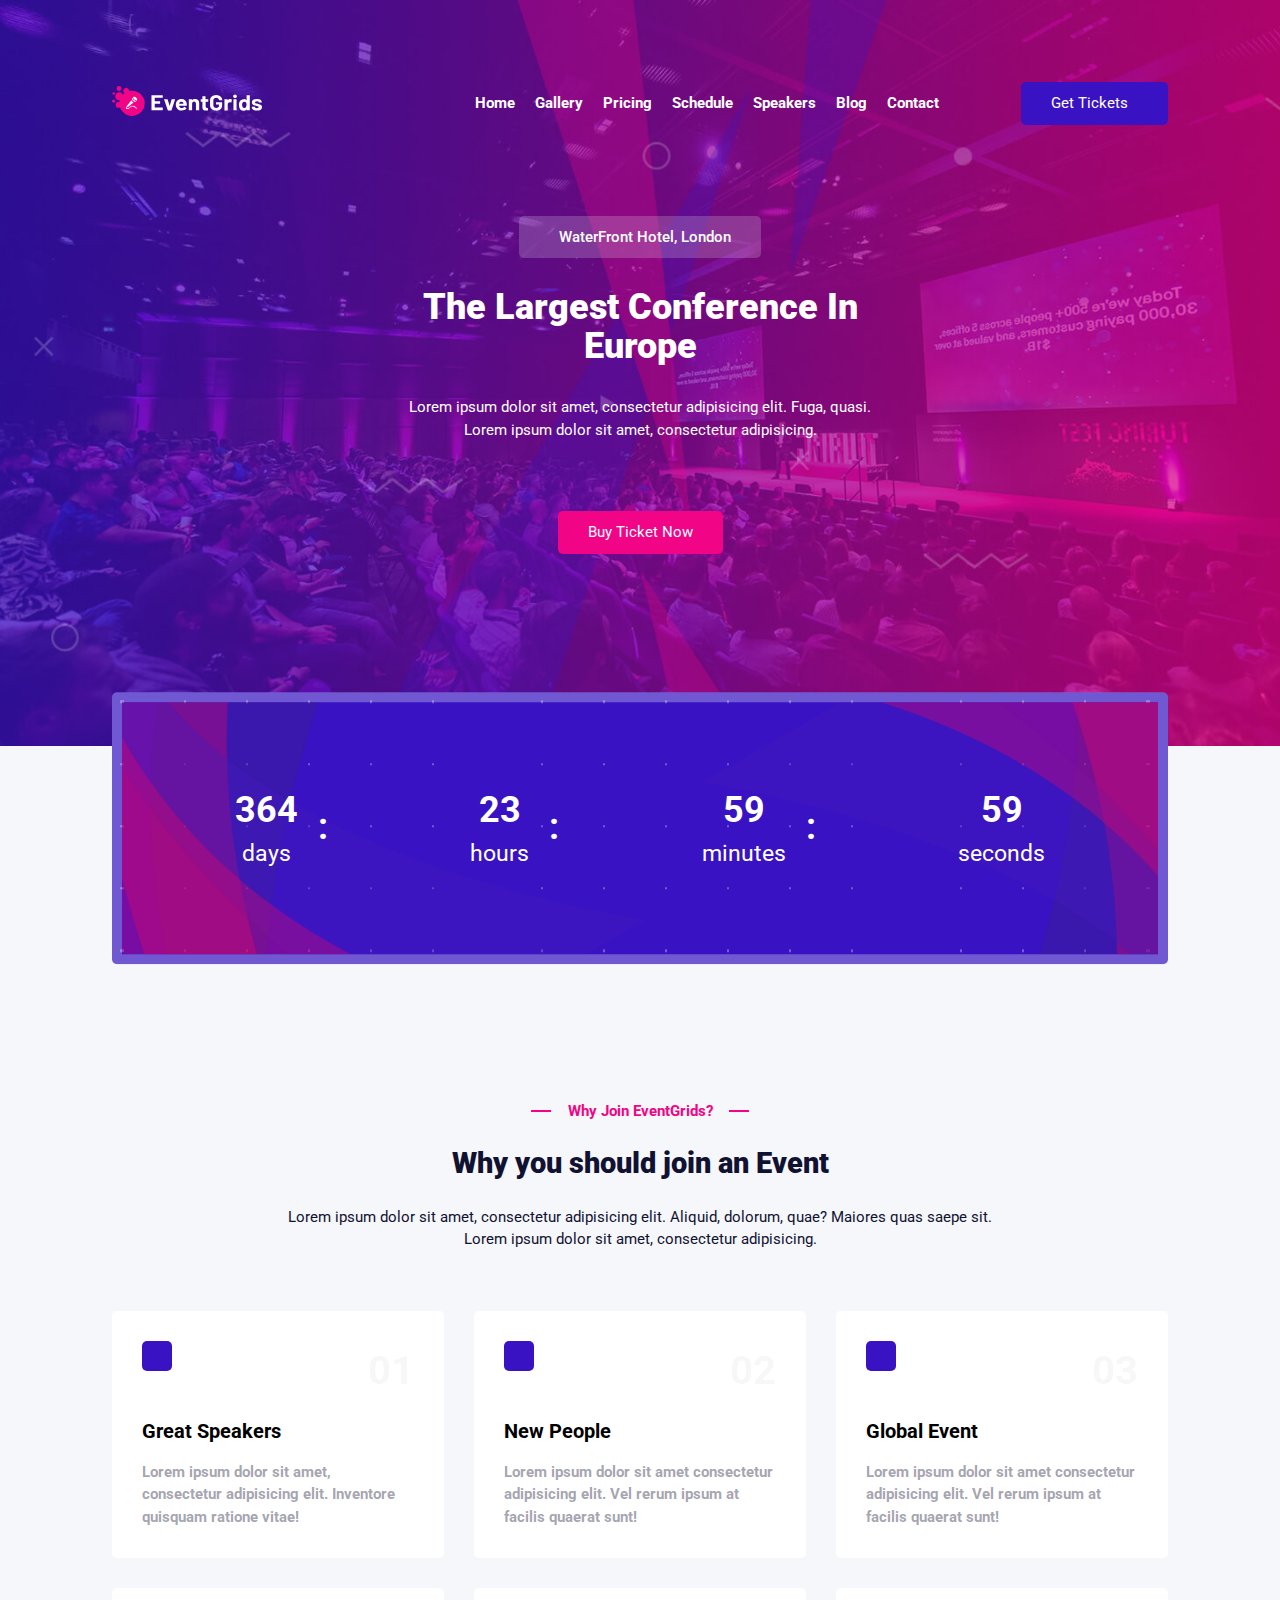
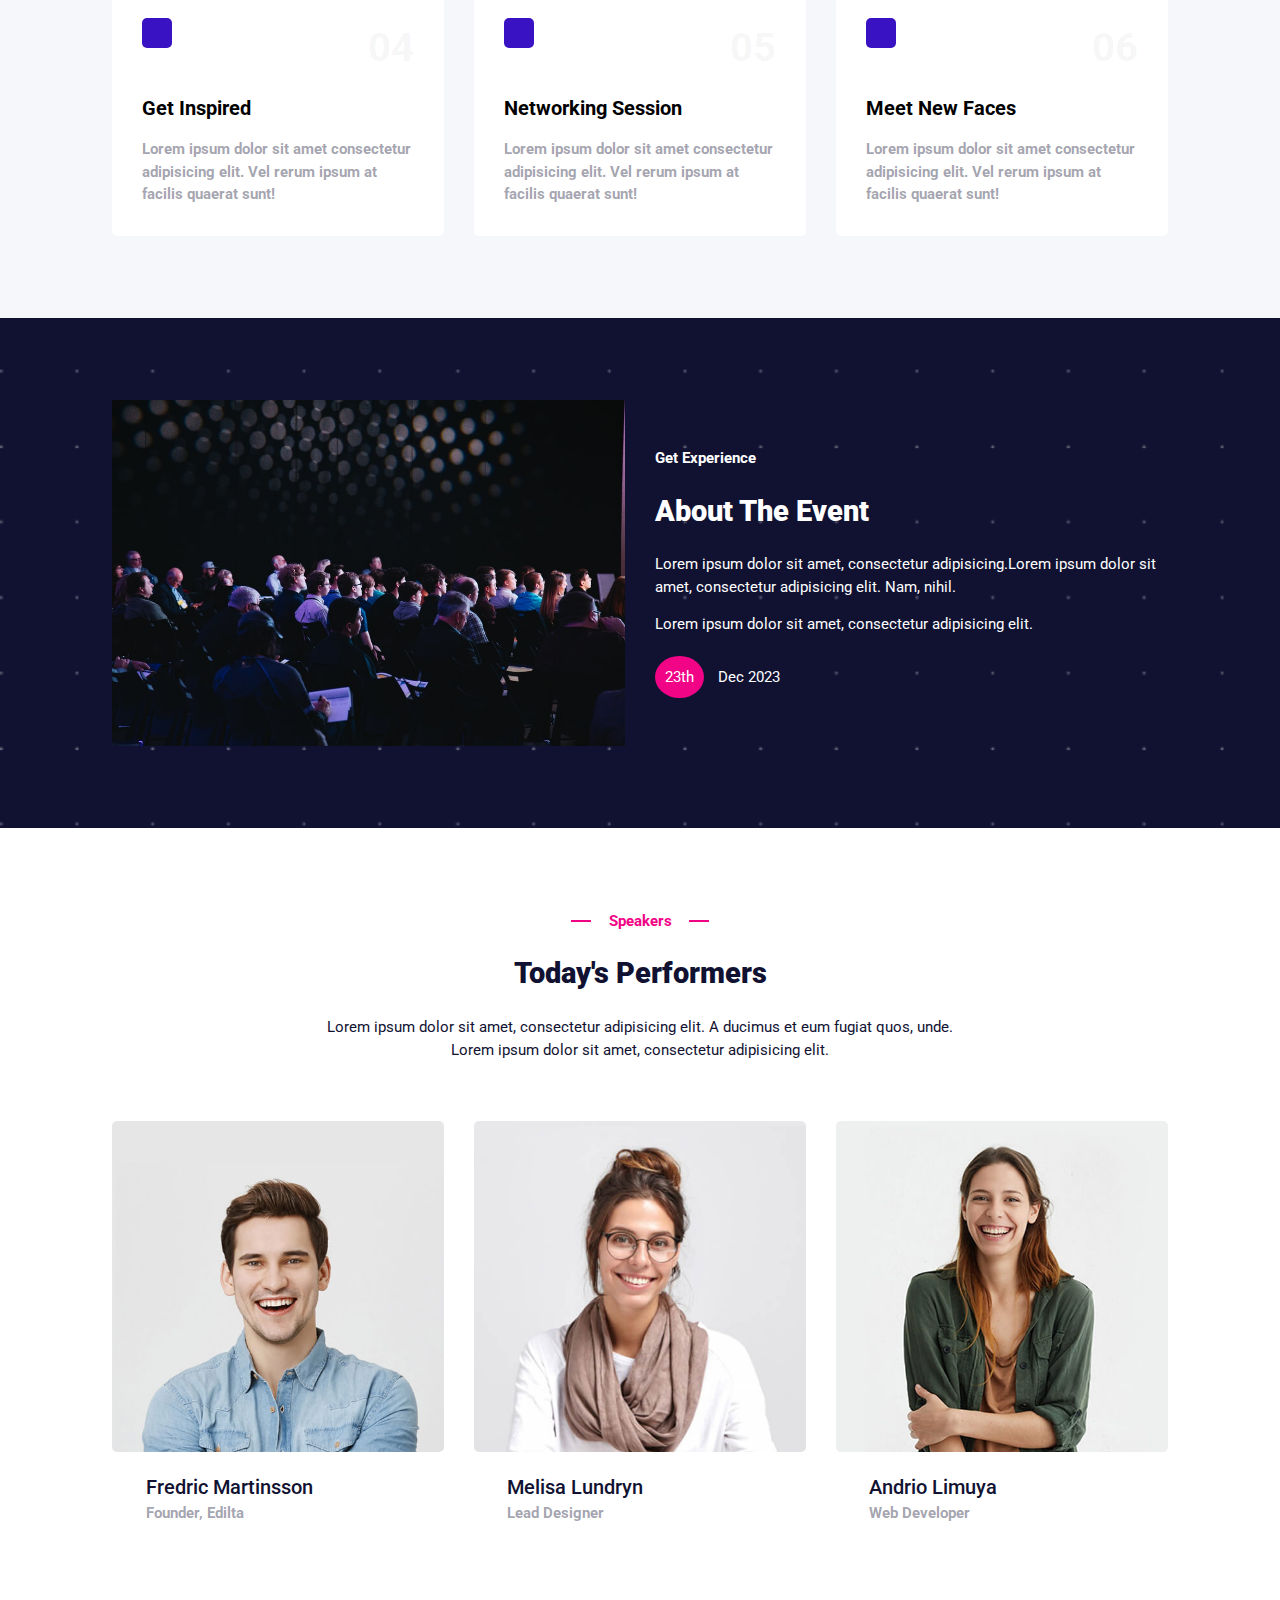
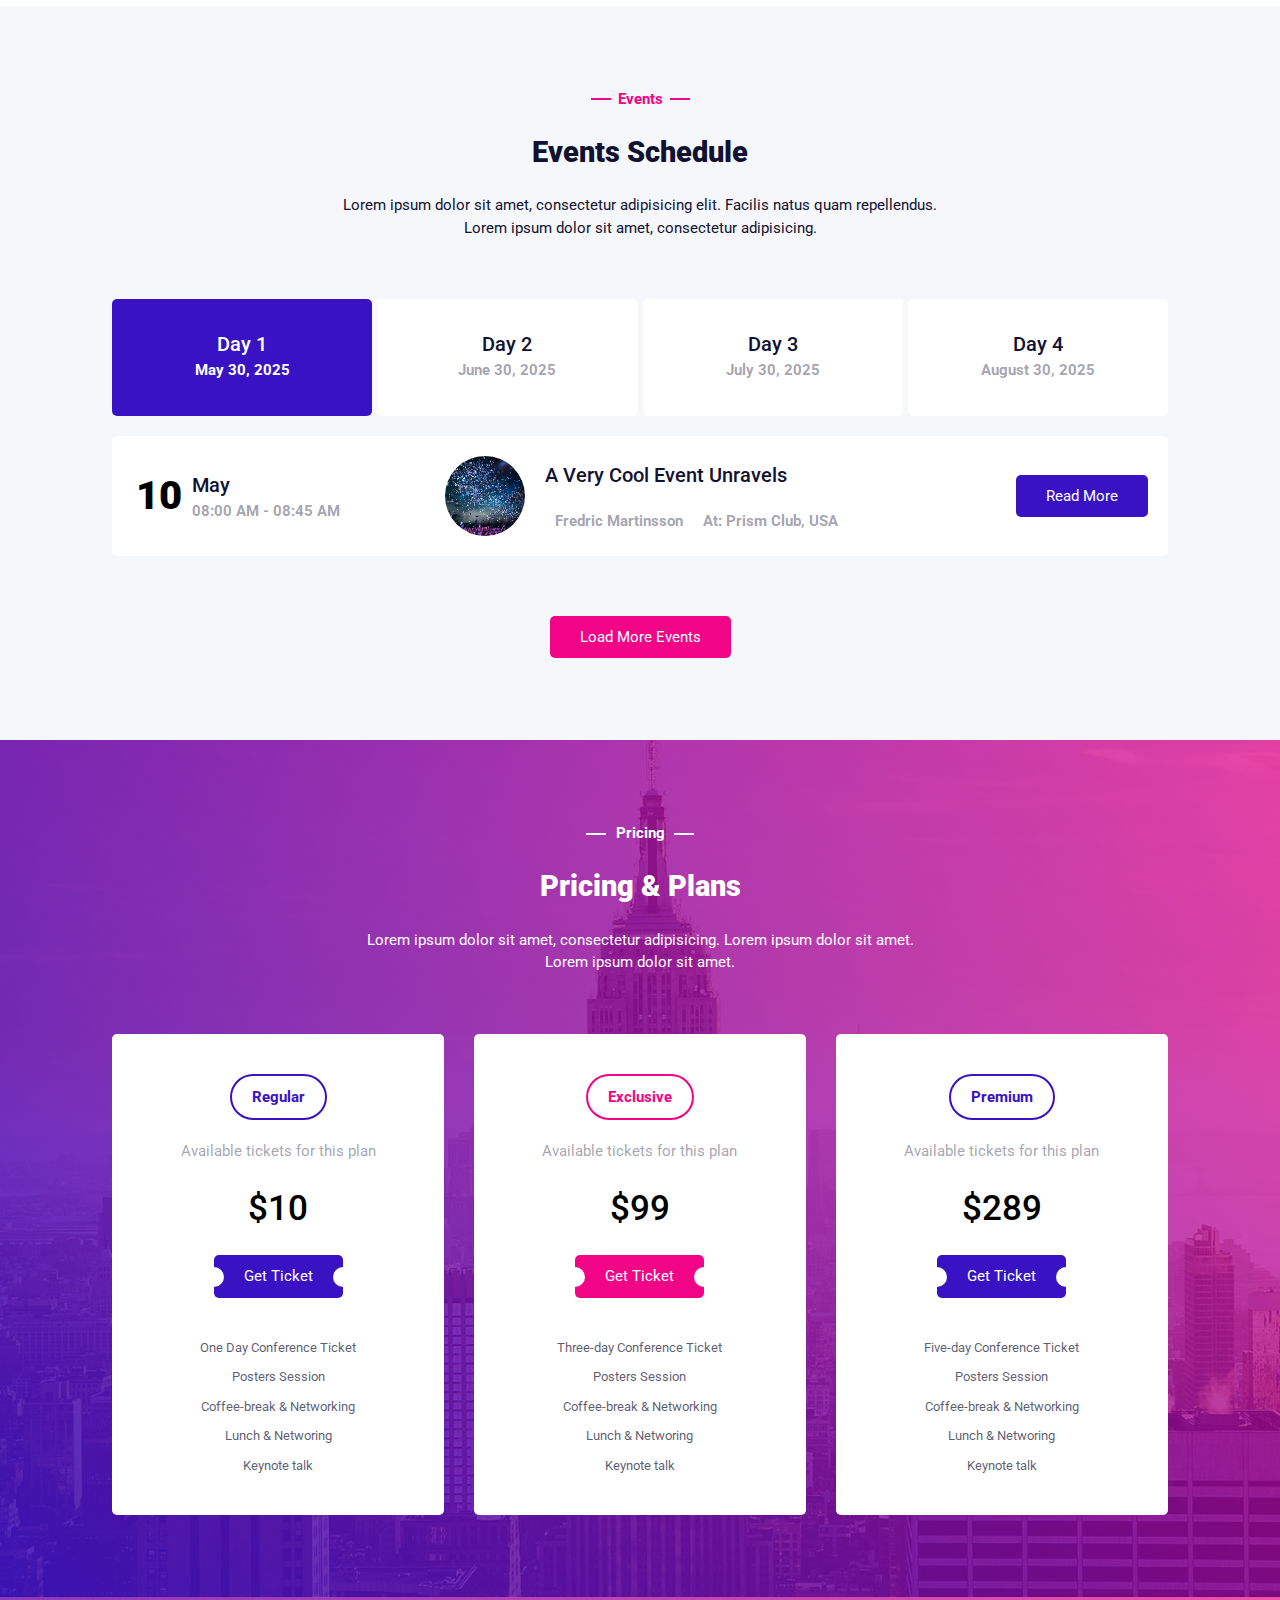
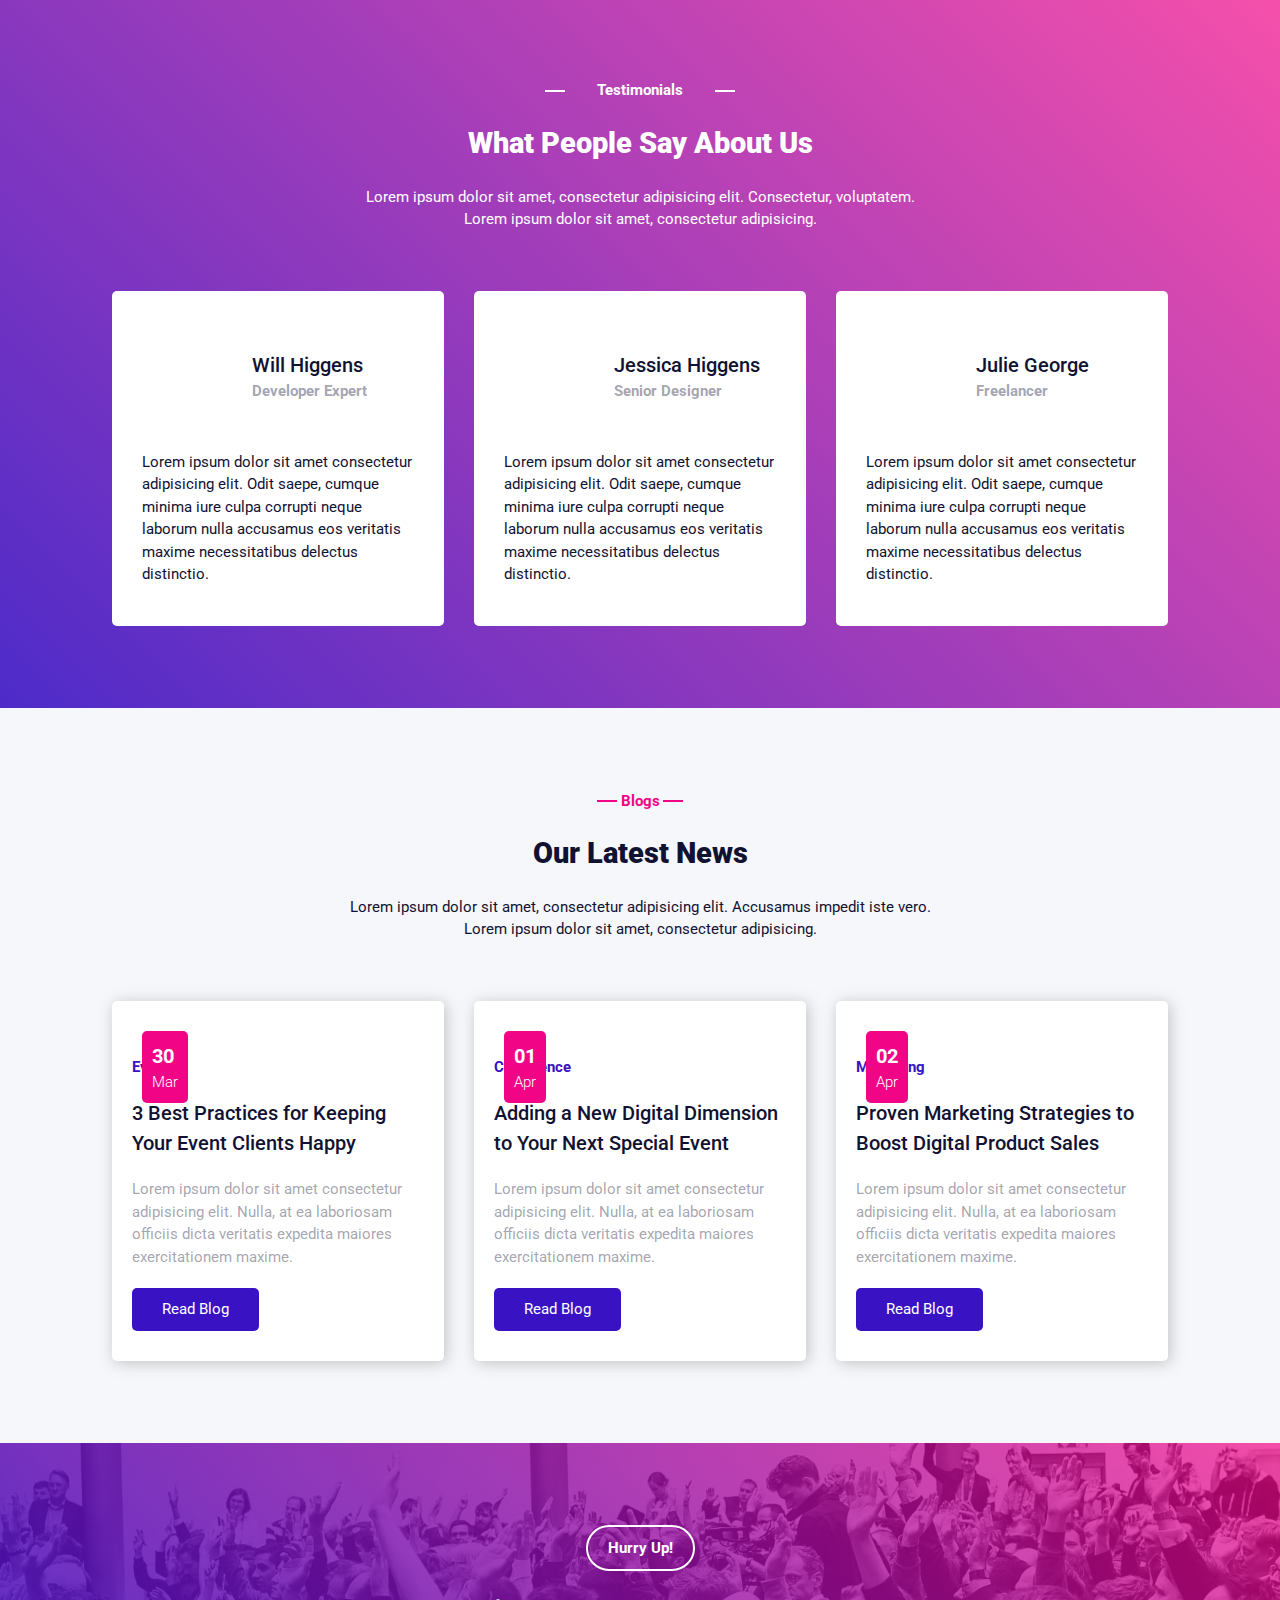
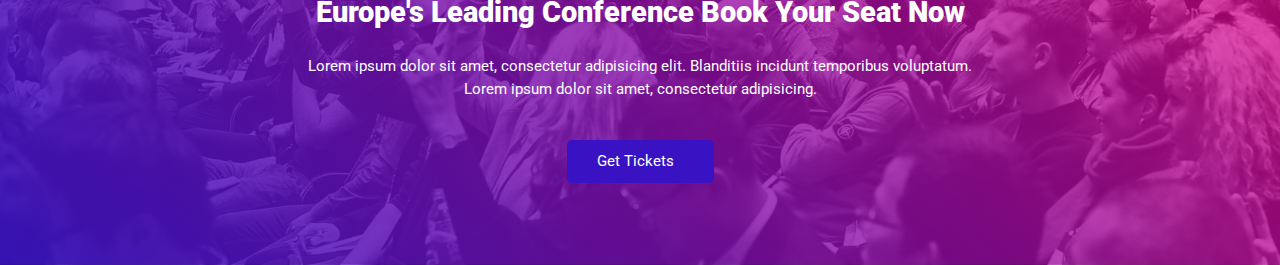
==== commit 7bab4a63: "CTA section responsive view done" ====
--- a/index.html
+++ b/index.html
@@ -633,6 +633,21 @@
             </div>
         </div>
     </section>
+
+    <section class="cta overall-layout padd sec-flex">
+        <h5 class="cta__mini-title pricing__container--plan__type">Hurry Up!</h5>
+        <h2 class="cta__title sec-title">
+            Europe's Leading Conference <span>Book Your Seat Now</span>
+        </h2>
+        <p class="cta__desc sec-para">Lorem ipsum dolor sit amet, consectetur adipisicing elit. Blanditiis incidunt
+            temporibus voluptatum.
+            <span>Lorem ipsum dolor sit amet, consectetur adipisicing.</span>
+        </p>
+        <a href="#" class="cta__link sec-link  header__nav--cta">
+            Get Tickets
+            <i class="fa-solid fa-ticket"></i>
+        </a>
+    </section>
 </main>
 <script src="js/app.js"></script>
 </body>
--- a/scss/main-style.css
+++ b/scss/main-style.css
@@ -763,6 +763,21 @@
 }
 .blogs__container--blog__link:hover {
   background-color: hsl(327deg, 97%, 48%);
+}
+
+.cta {
+  background: linear-gradient(45deg, hsla(253deg, 82%, 42%, 0.9), hsla(327deg, 97%, 48%, 0.7)), url("../images/call-action/call-bg.jpg");
+  background-size: cover;
+  background-position: center;
+}
+.cta__mini-title {
+  border: 2px solid hsl(0deg, 0%, 100%);
+}
+.cta__mini-title, .cta__title, .cta__desc {
+  color: hsl(0deg, 0%, 100%);
+}
+.cta__desc {
+  margin-bottom: 2rem;
 }
 
 @media screen and (max-width: 1100px) {
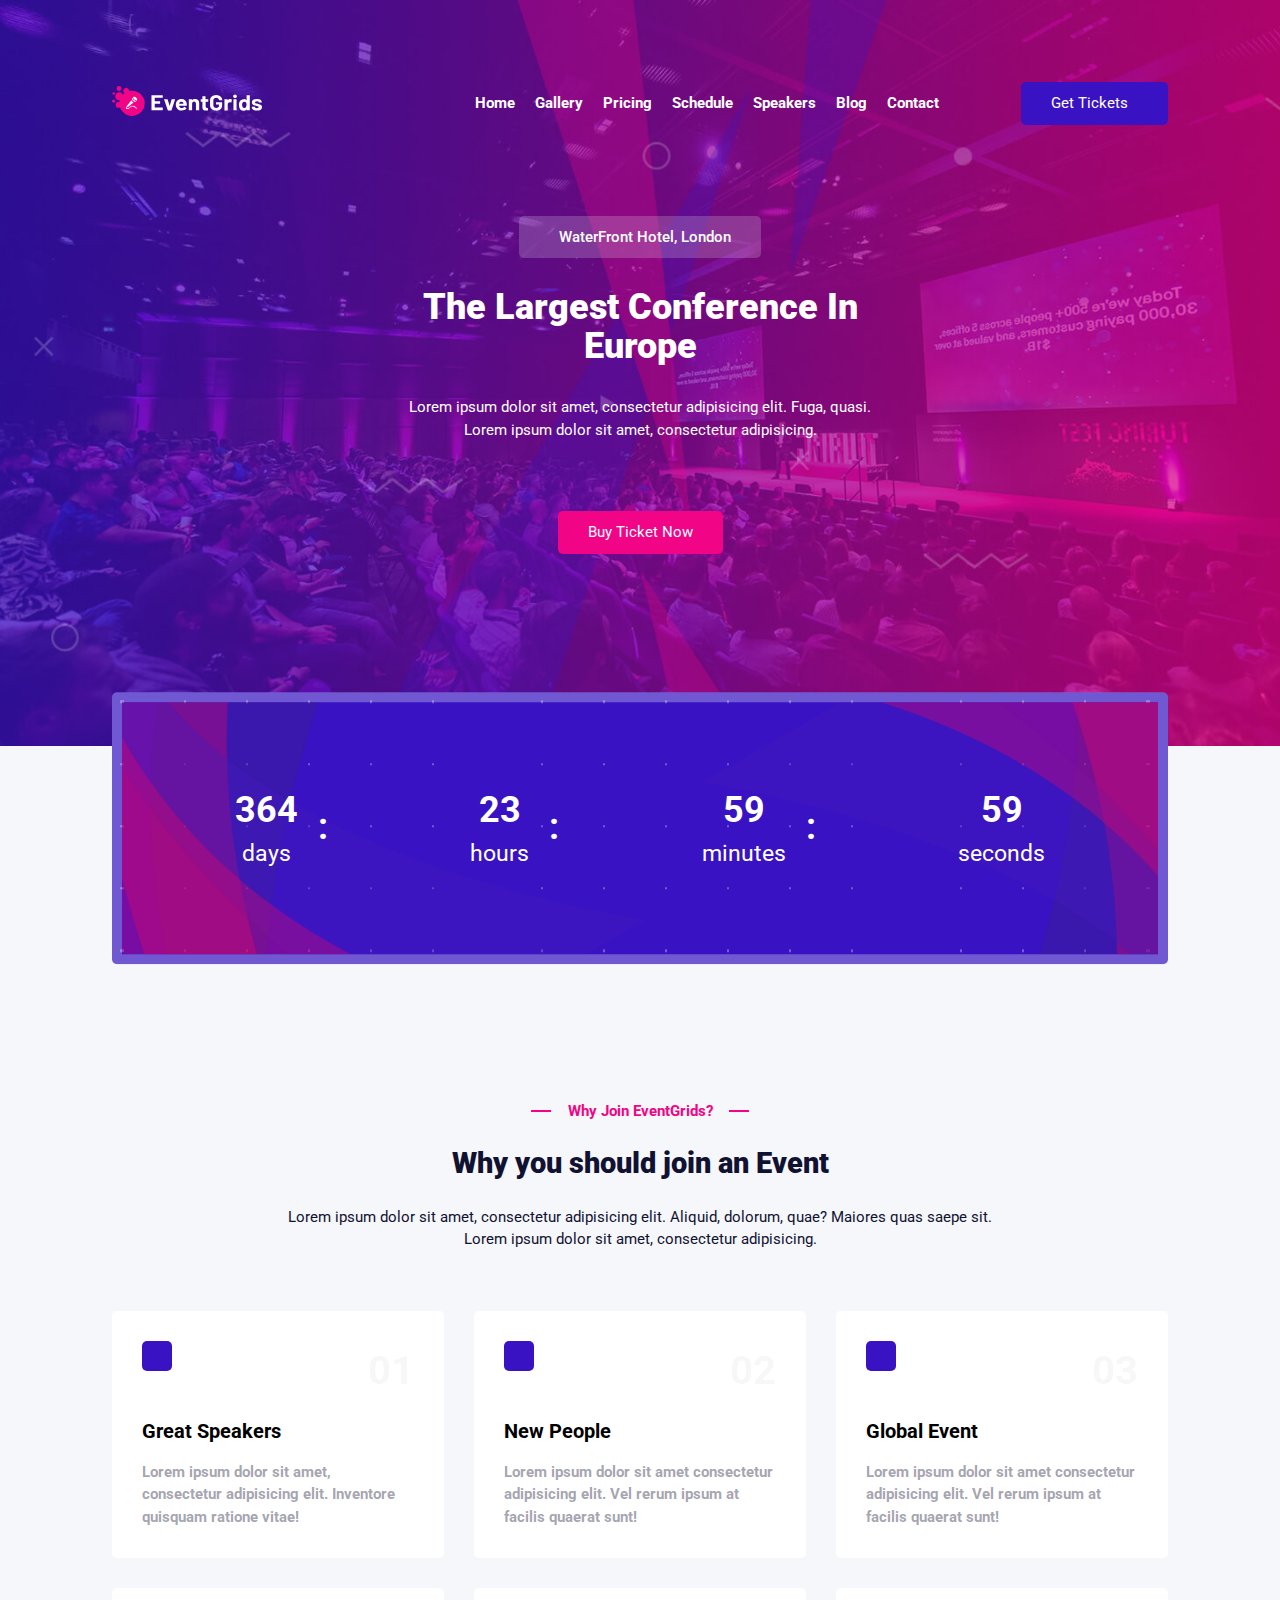
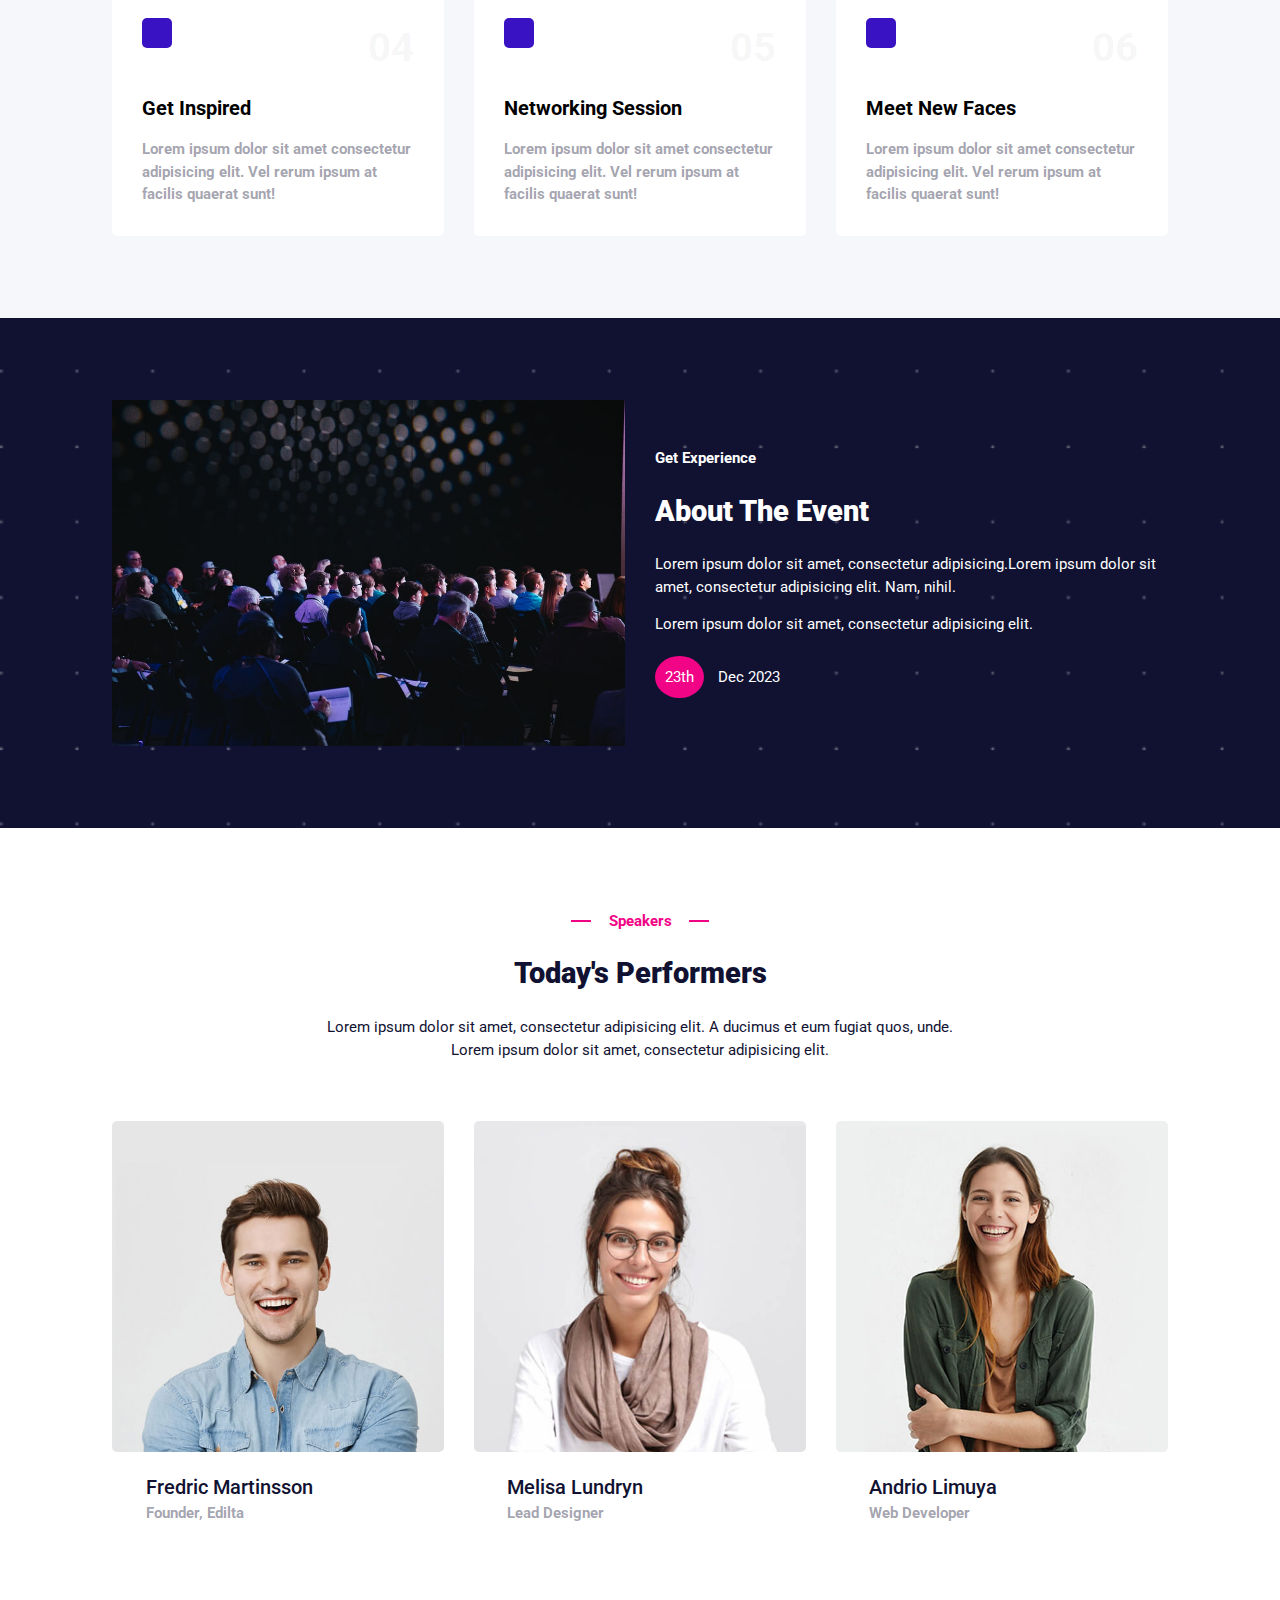
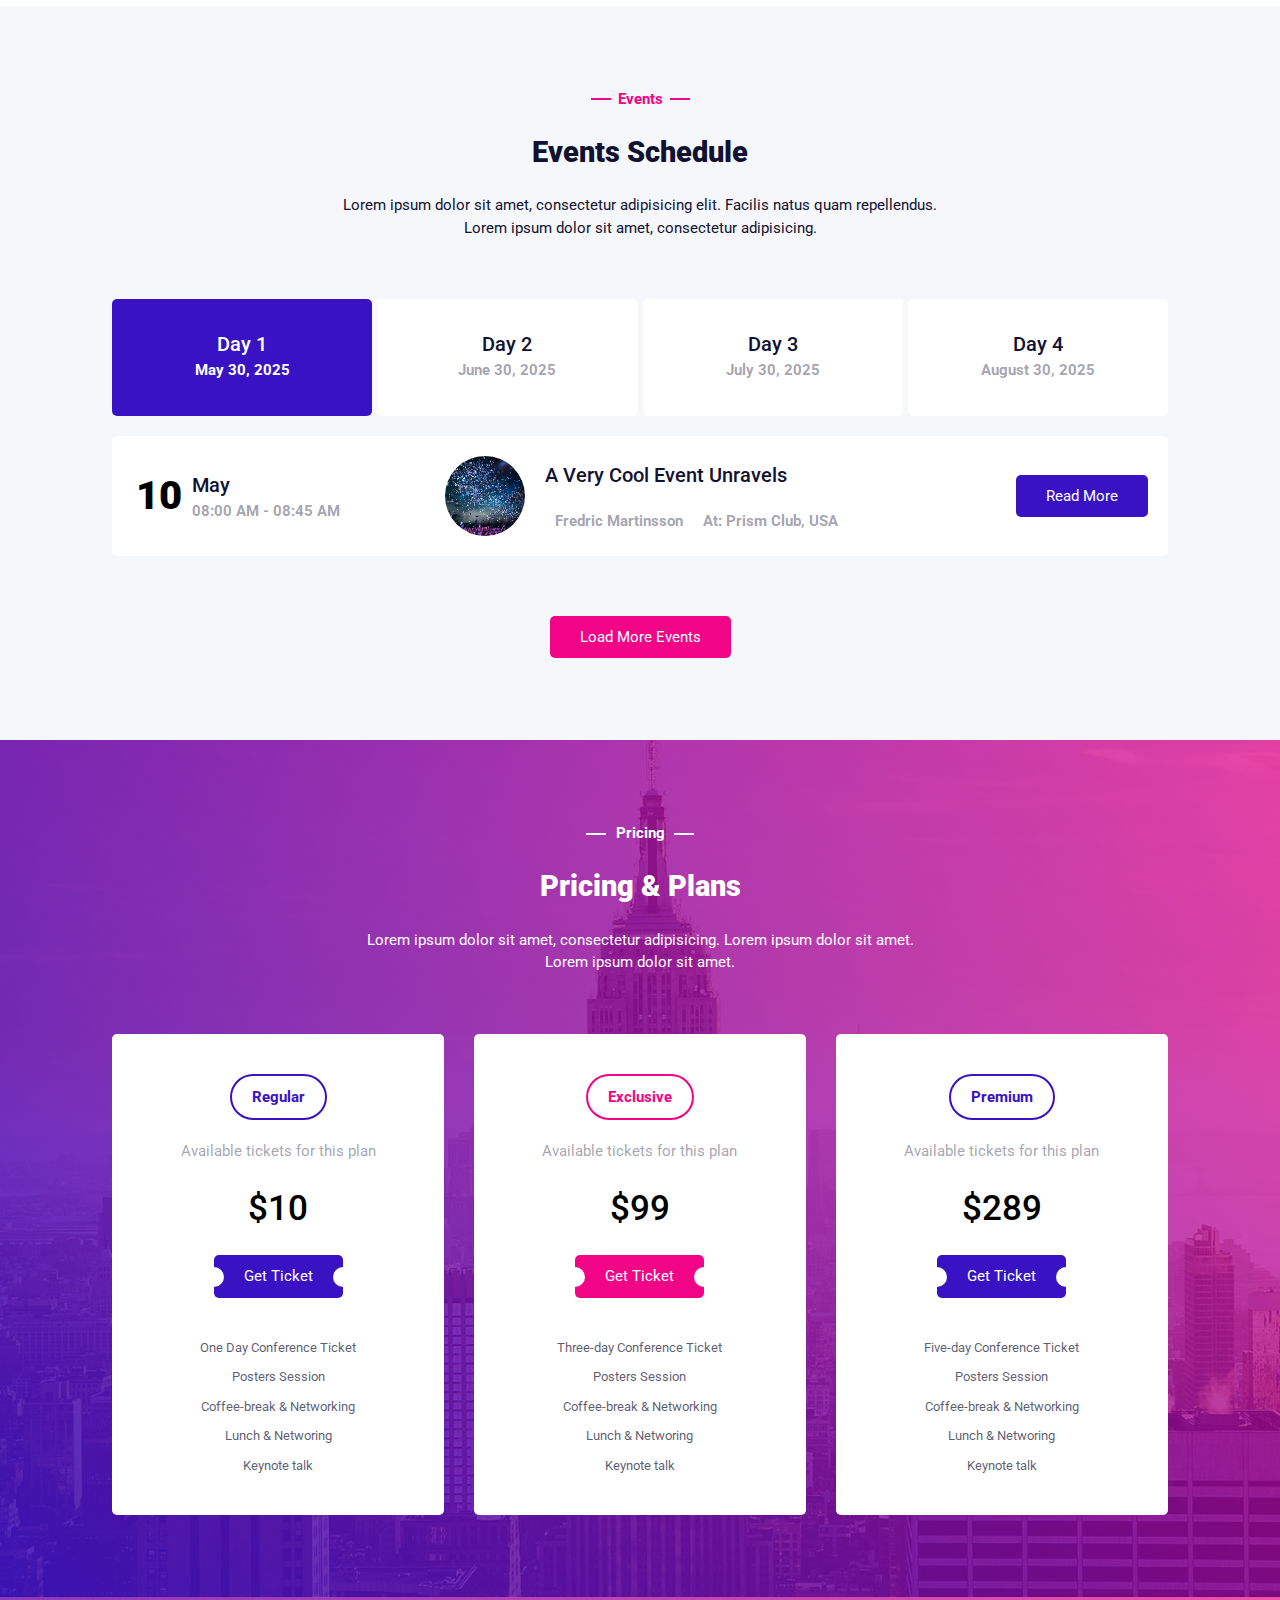
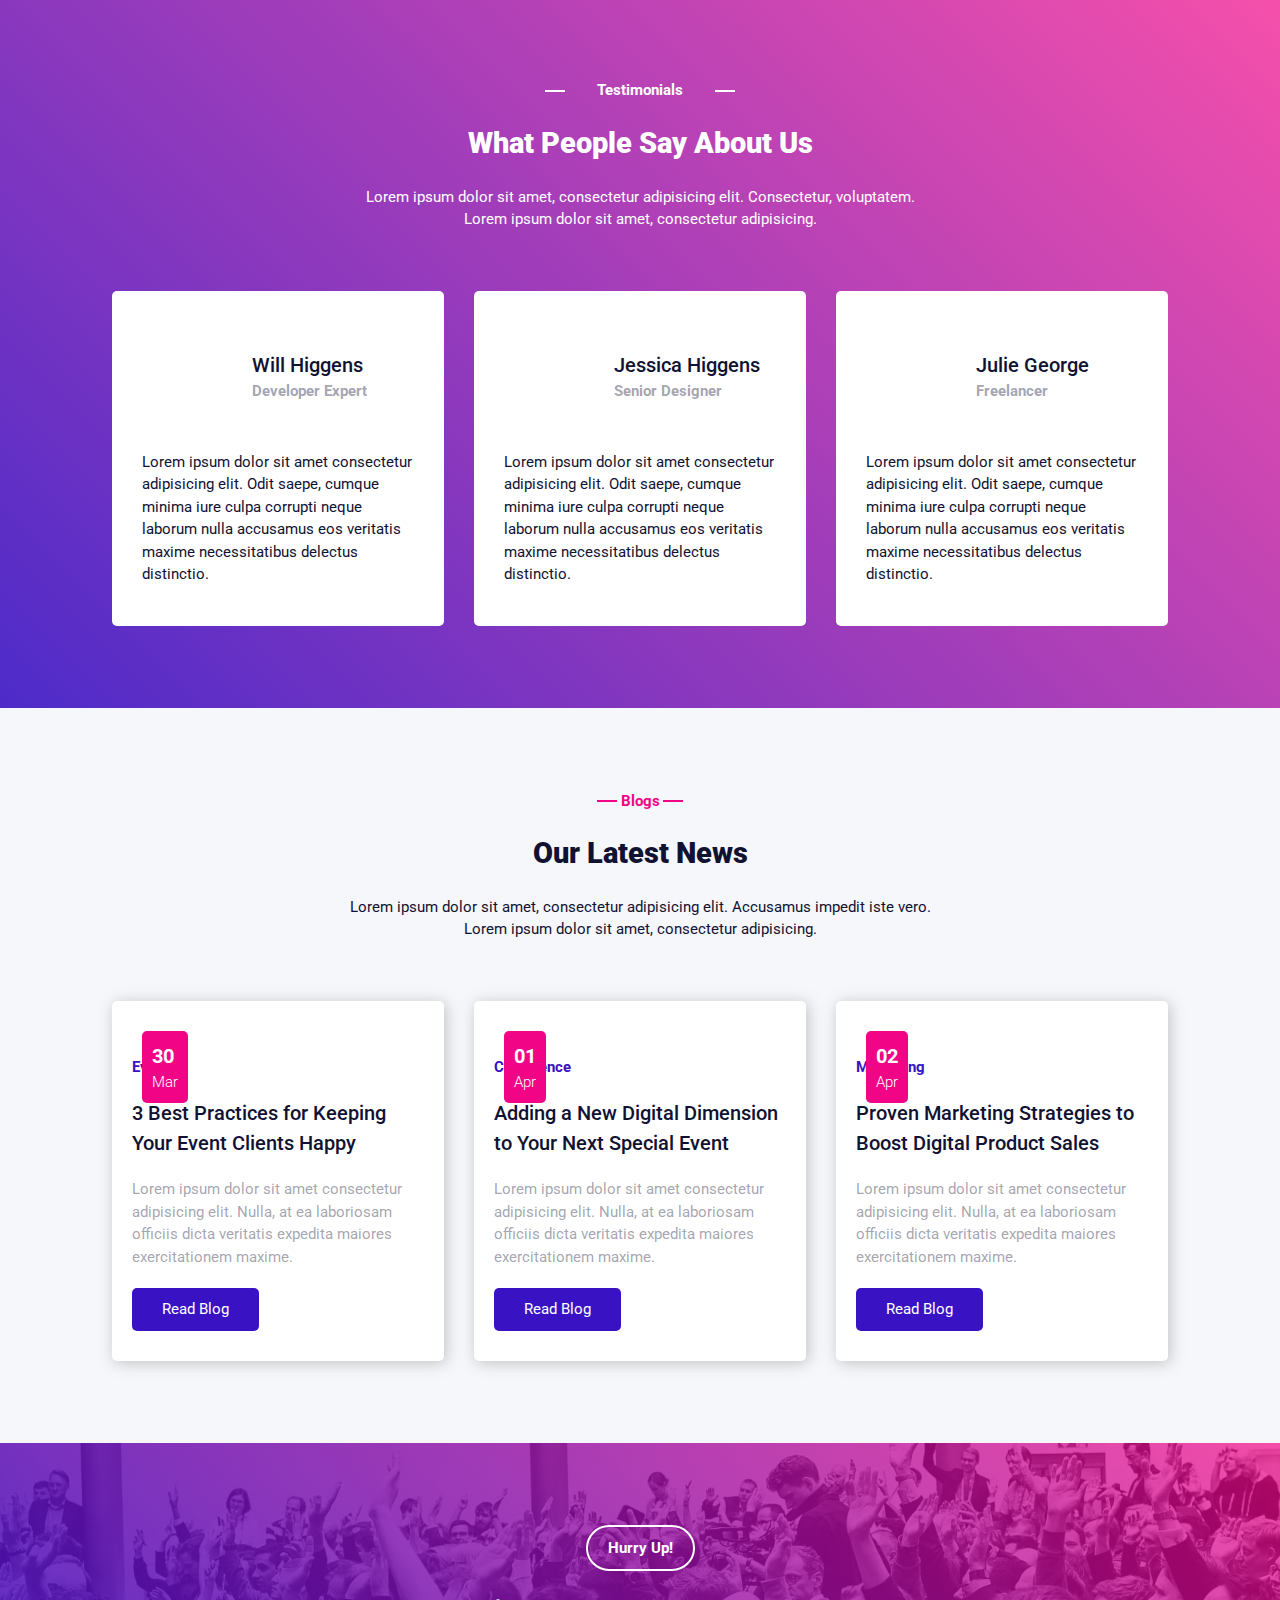
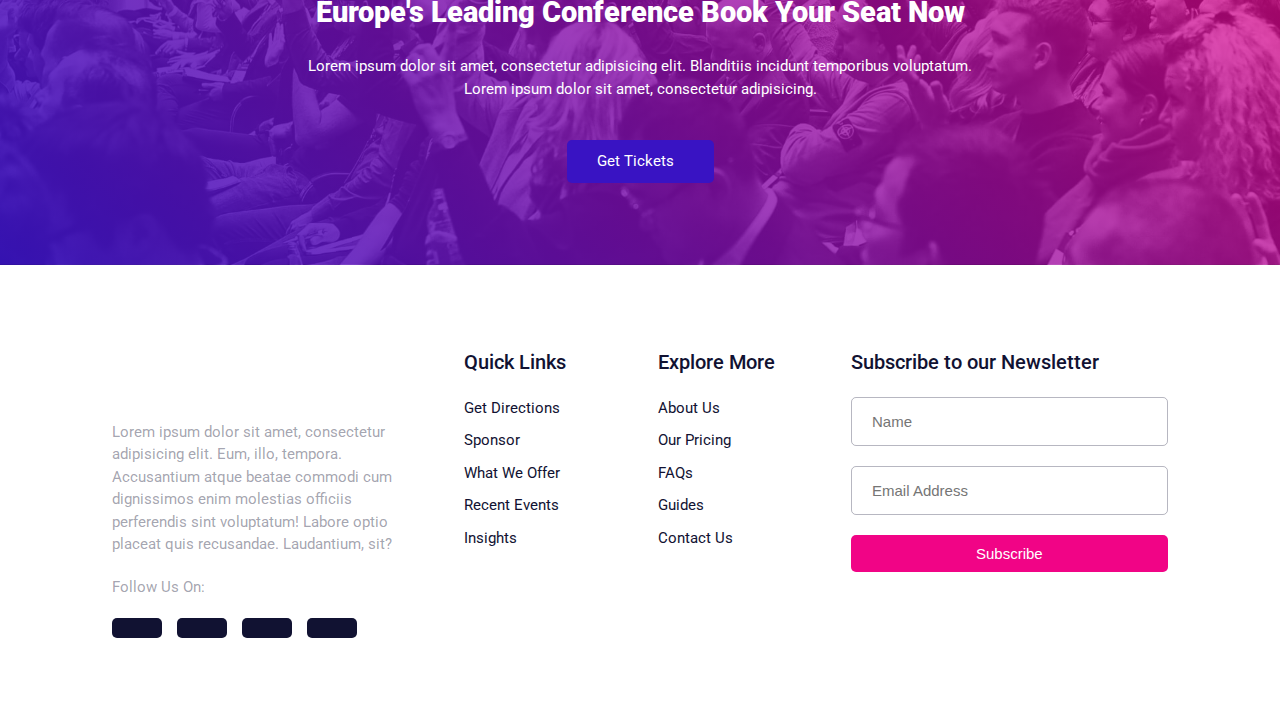
==== commit 550e63d6: "Footer section desktop view done" ====
--- a/index.html
+++ b/index.html
@@ -648,6 +648,88 @@
             <i class="fa-solid fa-ticket"></i>
         </a>
     </section>
+
+    <footer class="footer overall-layout padd">
+
+        <div class="footer__info">
+            <figure class="footer__info--logo">
+                <img src="images/footer/dark-logo.svg" alt="footer" loading="lazy">
+            </figure>
+
+            <p class="footer__info--desc sec-sub-para">Lorem ipsum dolor sit amet, consectetur adipisicing elit. Eum,
+                illo, tempora. Accusantium atque beatae commodi cum dignissimos enim molestias officiis perferendis sint
+                voluptatum! Labore optio placeat quis recusandae. Laudantium, sit?</p>
+
+            <p class="footer__info--social sec-sub-para">
+                Follow Us On:
+            </p>
+
+            <div class="footer__info--social-container">
+                <i class="fa-brands fa-facebook-f"></i>
+                <i class="fa-brands fa-twitter"></i>
+                <i class="fa-brands fa-linkedin-in"></i>
+                <i class="fa-brands fa-instagram"></i>
+            </div>
+        </div>
+
+        <div class="footer__quick-links">
+            <h3 class="footer__quick-links--title sec-sub-title">Quick Links</h3>
+
+            <ul class="footer__quick-links--container">
+                <li class="footer__quick-links--container__link">
+                    <a href="#">Get Directions</a>
+                </li>
+                <li class="footer__quick-links--container__link">
+                    <a href="#">Sponsor</a>
+                </li>
+                <li class="footer__quick-links--container__link">
+                    <a href="#">What We Offer</a>
+                </li>
+                <li class="footer__quick-links--container__link">
+                    <a href="#">Recent Events</a>
+                </li>
+                <li class="footer__quick-links--container__link">
+                    <a href="#">Insights</a>
+                </li>
+            </ul>
+        </div>
+
+        <div class="footer__explore-more">
+            <h3 class="footer__explore-more--title sec-sub-title">
+                Explore More
+            </h3>
+
+            <ul class="footer__explore-more--container">
+                <li class="footer__explore-more--container__link">
+                    <a href="#">About Us</a>
+                </li>
+                <li class="footer__explore-more--container__link">
+                    <a href="#">Our Pricing</a>
+                </li>
+                <li class="footer__explore-more--container__link">
+                    <a href="#">FAQs</a>
+                </li>
+                <li class="footer__explore-more--container__link">
+                    <a href="#">Guides</a>
+                </li>
+                <li class="footer__explore-more--container__link">
+                    <a href="#">Contact Us</a>
+                </li>
+            </ul>
+        </div>
+
+        <div class="footer__newsletter">
+            <h3 class="footer__newsletter--title sec-sub-title">
+                Subscribe to our Newsletter
+            </h3>
+
+            <form class="footer__newsletter--form">
+                <input type="text" placeholder="Name" />
+                <input type="email" placeholder="Email Address" />
+                <input class="sec-link" type="submit" value="Subscribe" />
+            </form>
+        </div>
+    </footer>
 </main>
 <script src="js/app.js"></script>
 </body>
--- a/scss/main-style.css
+++ b/scss/main-style.css
@@ -778,6 +778,88 @@
 }
 .cta__desc {
   margin-bottom: 2rem;
+}
+
+.footer {
+  display: flex;
+  flex-wrap: wrap;
+  justify-content: space-between;
+  row-gap: 5rem;
+  column-gap: 3rem;
+}
+.footer__info, .footer__newsletter {
+  flex-basis: 30%;
+}
+.footer__quick-links, .footer__explore-more {
+  flex-basis: 15%;
+  display: flex;
+  flex-direction: column;
+  row-gap: 2rem;
+}
+.footer__quick-links--container, .footer__explore-more--container {
+  display: flex;
+  flex-direction: column;
+  row-gap: 1rem;
+}
+.footer__quick-links--container__link a, .footer__explore-more--container__link a {
+  font-size: 1.5rem;
+  color: hsl(238deg, 50%, 13%);
+}
+.footer__quick-links--container__link a:hover, .footer__explore-more--container__link a:hover {
+  color: hsl(327deg, 97%, 48%);
+}
+.footer__info {
+  display: flex;
+  flex-direction: column;
+  row-gap: 2rem;
+}
+.footer__info--logo img {
+  height: 5rem;
+  width: 25rem;
+}
+.footer__info--desc, .footer__info--social {
+  font-weight: 400;
+}
+.footer__info--social-container {
+  display: grid;
+  grid-template-columns: repeat(4, 5rem);
+  column-gap: 1.5rem;
+}
+.footer__info--social-container i {
+  padding: 1rem 1.5rem;
+  background-color: hsl(238deg, 50%, 13%);
+  color: hsl(0deg, 0%, 100%);
+  text-align: center;
+  font-size: 1.5rem;
+  border-radius: 0.5rem;
+  cursor: pointer;
+  transition: all 0.25s ease-in-out;
+}
+.footer__info--social-container i:hover {
+  background-color: hsl(327deg, 97%, 48%);
+}
+.footer__newsletter {
+  display: flex;
+  flex-direction: column;
+  row-gap: 2rem;
+}
+.footer__newsletter--form {
+  display: flex;
+  flex-direction: column;
+  row-gap: 2rem;
+}
+.footer__newsletter--form input[type=text],
+.footer__newsletter--form input[type=email] {
+  padding: 1.5rem 2rem;
+  border: 1px solid rgba(17, 18, 50, 0.3);
+  font-size: 1.5rem;
+}
+.footer__newsletter--form input[type=submit] {
+  background-color: hsl(327deg, 97%, 48%);
+  cursor: pointer;
+}
+.footer__newsletter--form input[type=submit]:hover {
+  background-color: hsl(253deg, 82%, 42%);
 }
 
 @media screen and (max-width: 1100px) {
